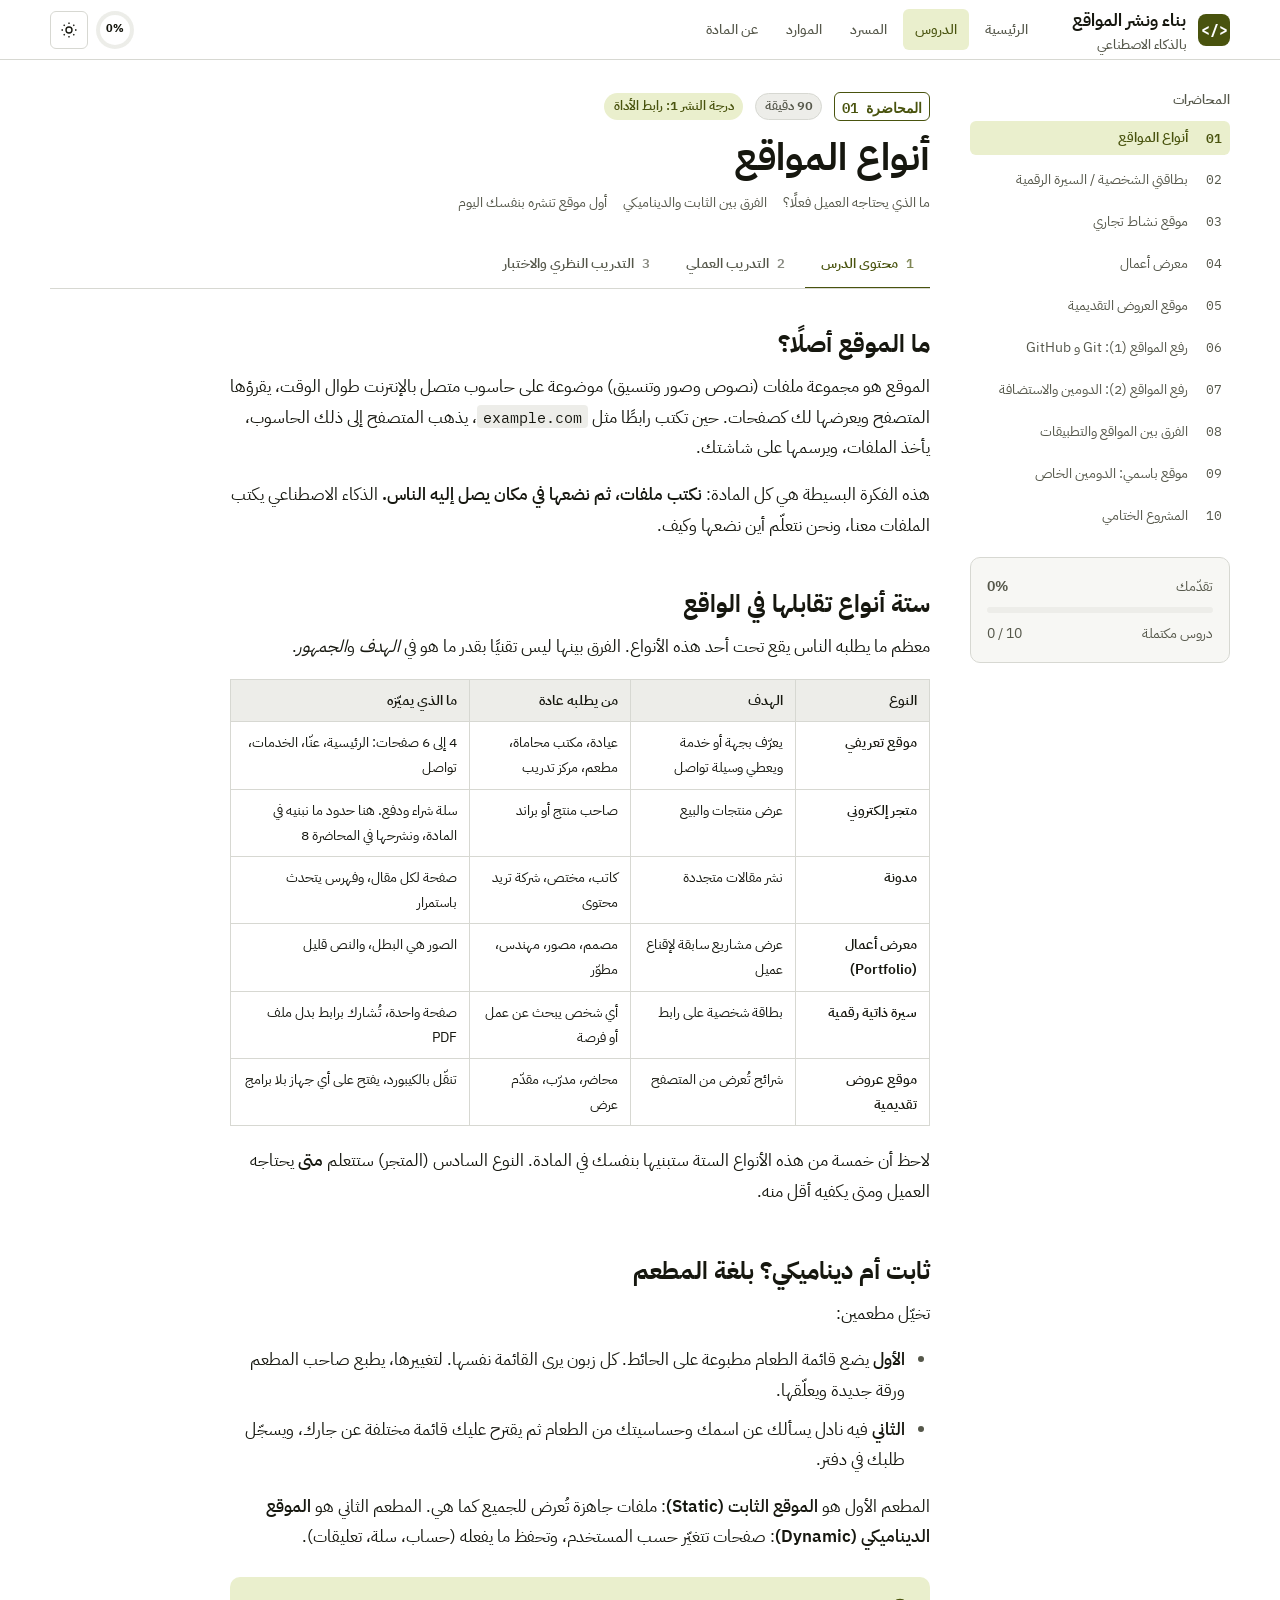
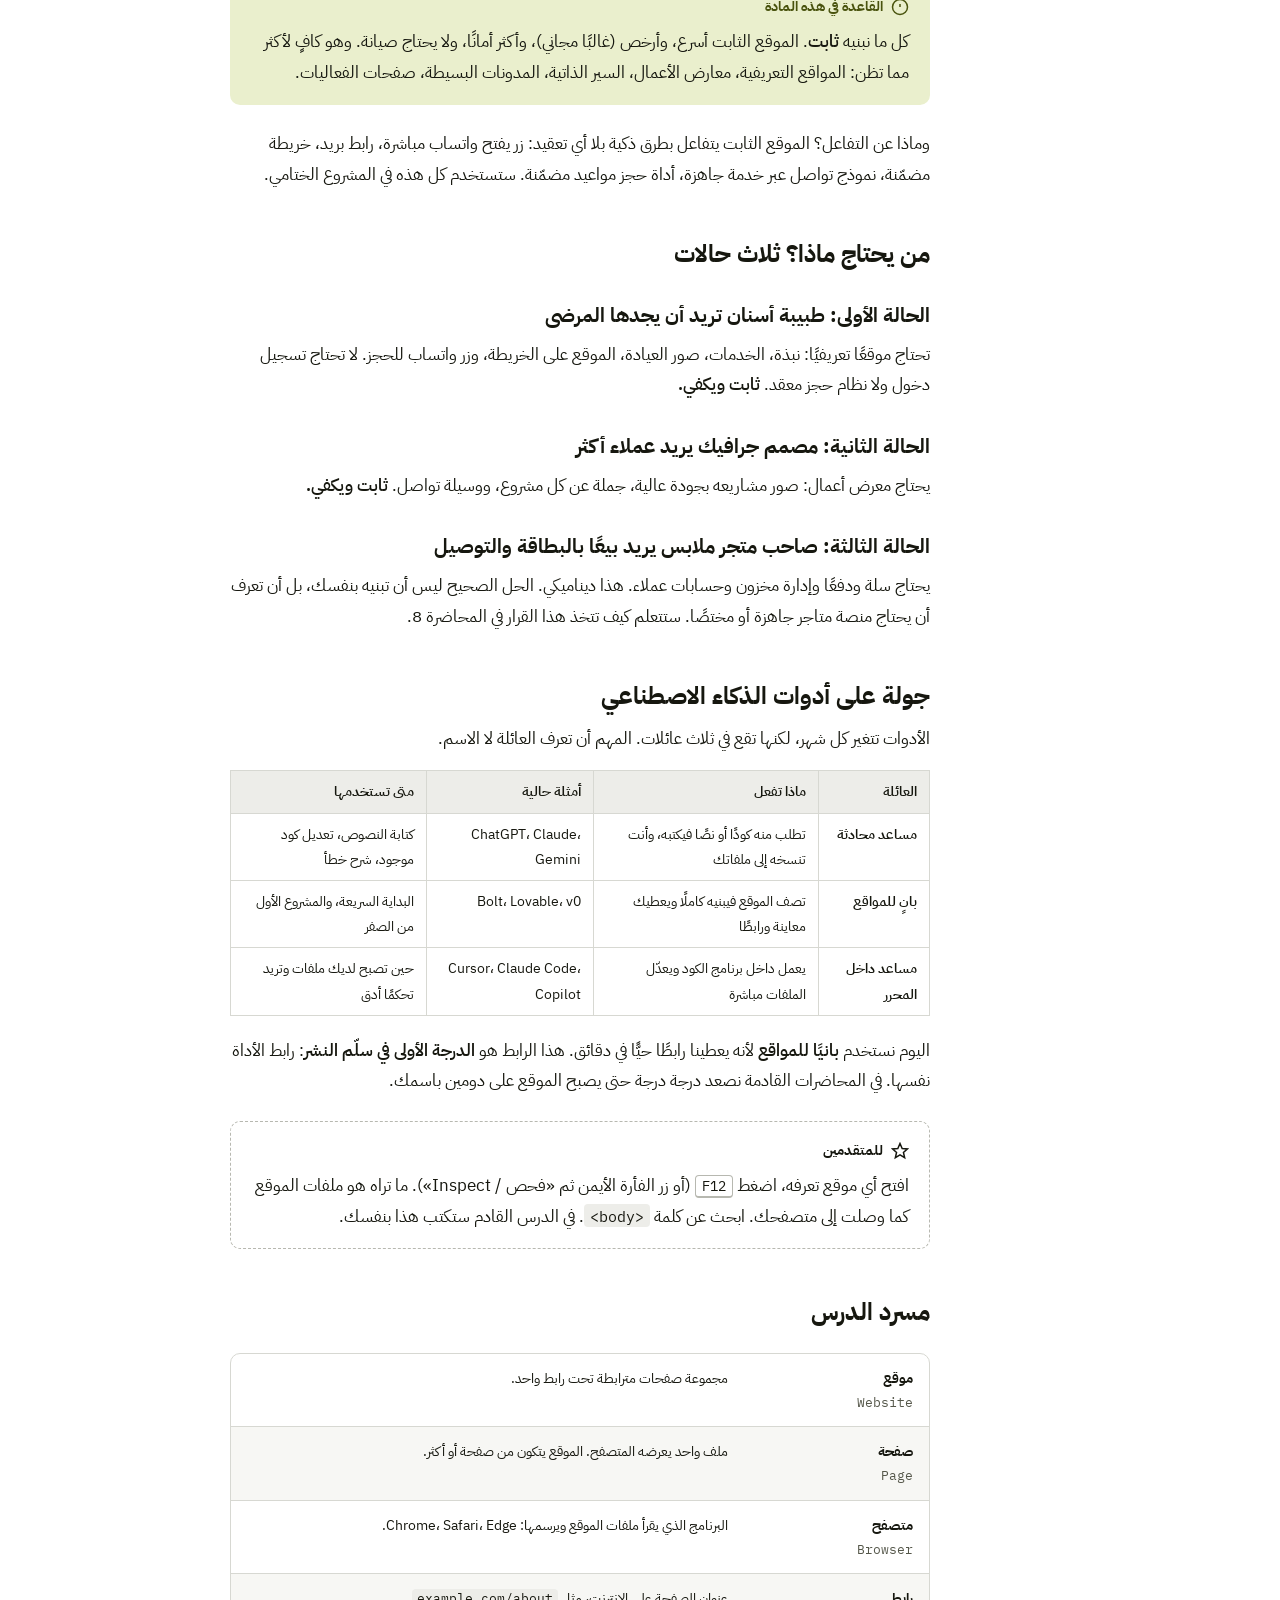
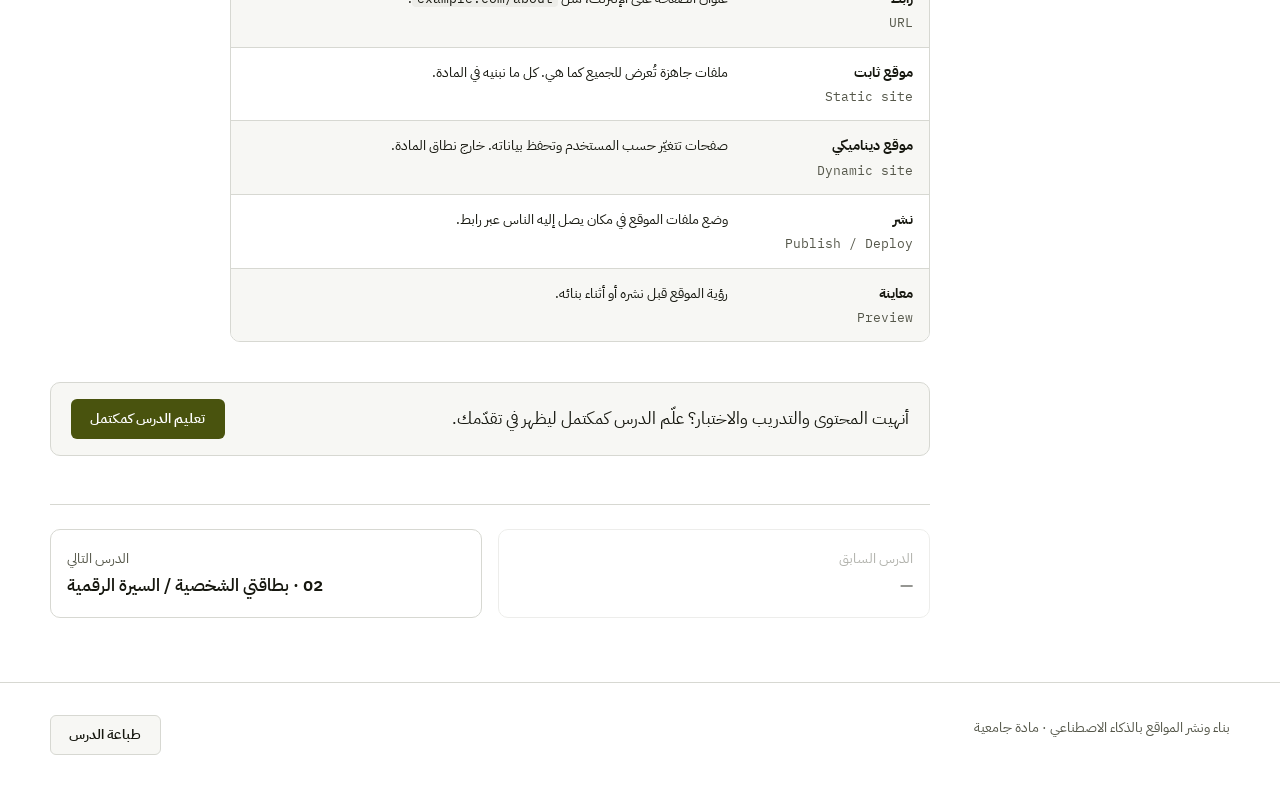
==== lessons/lesson-01.html @ 80406e8b "الموقع التفاعلي لمادة بناء ونشر المواقع بالذكاء الاصطناعي عشرة دروس كاملة بثلاثة تبويبات لكل درس، مح" ====
<!DOCTYPE html>
<html lang="ar" dir="rtl" data-root="../">
<head>
  <meta charset="UTF-8">
  <meta name="viewport" content="width=device-width, initial-scale=1">
  <title>الدرس 1 · أنواع المواقع | بناء ونشر المواقع بالذكاء الاصطناعي</title>
  <meta name="description" content="أنواع المواقع، الفرق بين الثابت والديناميكي بلغة بسيطة، وبناء أول موقع بالذكاء الاصطناعي ونشره برابط حي.">
  <script>(function(){try{var t=localStorage.getItem('bnm-theme');if(!t)t=matchMedia('(prefers-color-scheme: dark)').matches?'dark':'light';document.documentElement.setAttribute('data-theme',t)}catch(e){}})();</script>
  <link rel="preconnect" href="https://fonts.googleapis.com">
  <link rel="preconnect" href="https://fonts.gstatic.com" crossorigin>
  <link href="https://fonts.googleapis.com/css2?family=IBM+Plex+Sans+Arabic:wght@400;500;600;700&family=IBM+Plex+Mono:wght@400;600&display=swap" rel="stylesheet">
  <link rel="stylesheet" href="../assets/css/style.css">
  <link rel="icon" href="data:image/svg+xml,%3Csvg xmlns='http://www.w3.org/2000/svg' viewBox='0 0 32 32'%3E%3Crect width='32' height='32' rx='7' fill='%234a5a1e'/%3E%3Ctext x='16' y='21' text-anchor='middle' font-family='monospace' font-size='14' font-weight='700' fill='white'%3E%3C/%3E%3C/text%3E%3C/svg%3E">
</head>
<body data-lesson="1">
  <a class="skip-link" href="#main">تخطّ إلى المحتوى</a>

  <header class="topbar">
    <div class="container">
      <a class="brand" href="../index.html">
        <span class="brand-mark" aria-hidden="true">&lt;/&gt;</span>
        <span>بناء ونشر المواقع<span class="brand-sub">بالذكاء الاصطناعي</span></span>
      </a>
      <nav class="nav" id="nav" aria-label="الأقسام">
        <a href="../index.html">الرئيسية</a>
        <a href="../index.html#lessons" aria-current="page">الدروس</a>
        <a href="../pages/glossary.html">المسرد</a>
        <a href="../pages/resources.html">الموارد</a>
        <a href="../pages/about.html">عن المادة</a>
      </nav>
      <div class="topbar-tools">
        <div class="ring" role="img" aria-label="نسبة الإنجاز"><span>0%</span></div>
        <button class="icon-btn" type="button" data-theme-toggle aria-label="التبديل إلى الوضع الليلي">
          <svg class="icon-moon" viewBox="0 0 24 24" fill="none" stroke="currentColor" stroke-width="1.8" aria-hidden="true"><path d="M21 12.8A9 9 0 1 1 11.2 3a7 7 0 0 0 9.8 9.8z"/></svg>
          <svg class="icon-sun" viewBox="0 0 24 24" fill="none" stroke="currentColor" stroke-width="1.8" aria-hidden="true"><circle cx="12" cy="12" r="4"/><path d="M12 2v2M12 20v2M4.9 4.9l1.4 1.4M17.7 17.7l1.4 1.4M2 12h2M20 12h2M4.9 19.1l1.4-1.4M17.7 6.3l1.4-1.4"/></svg>
        </button>
        <button class="icon-btn nav-toggle" type="button" aria-expanded="false" aria-controls="nav" aria-label="القائمة">
          <svg viewBox="0 0 24 24" fill="none" stroke="currentColor" stroke-width="1.8" aria-hidden="true"><path d="M4 7h16M4 12h16M4 17h16"/></svg>
        </button>
      </div>
    </div>
  </header>

  <div class="container lesson-layout">
    <aside class="sidebar" aria-label="قائمة الدروس">
      <details>
        <summary>قائمة الدروس</summary>
        <h2>المحاضرات</h2>
        <ul class="side-list" data-side-list></ul>
      </details>
      <div class="side-progress">
        <div class="row"><span>تقدّمك</span><strong data-progress-percent>0%</strong></div>
        <div class="bar" aria-hidden="true"><i data-progress-bar></i></div>
        <div class="row"><span>دروس مكتملة</span><span data-progress-text>0 / 10</span></div>
      </div>
    </aside>

    <main id="main">
      <header class="lesson-head">
        <div class="kicker">
          <span class="num-big">المحاضرة 01</span>
          <span class="badge">90 دقيقة</span>
          <span class="badge badge-project">درجة النشر 1: رابط الأداة</span>
        </div>
        <h1>أنواع المواقع</h1>
        <p class="meta">
          <span>ما الذي يحتاجه العميل فعلًا؟</span>
          <span>الفرق بين الثابت والديناميكي</span>
          <span>أول موقع تنشره بنفسك اليوم</span>
        </p>
      </header>

      <div class="tabs" role="tablist" aria-label="أقسام الدرس">
        <button class="tab" role="tab" id="tab-content" aria-controls="panel-content" aria-selected="true" data-tab="content"><span class="n">1</span><span class="long">محتوى الدرس</span><span class="short">المحتوى</span></button>
        <button class="tab" role="tab" id="tab-practice" aria-controls="panel-practice" aria-selected="false" data-tab="practice" tabindex="-1"><span class="n">2</span><span class="long">التدريب العملي</span><span class="short">العملي</span></button>
        <button class="tab" role="tab" id="tab-quiz" aria-controls="panel-quiz" aria-selected="false" data-tab="quiz" tabindex="-1"><span class="n">3</span><span class="long">التدريب النظري والاختبار</span><span class="short">الاختبار</span></button>
      </div>

      <!-- ============ 1. المحتوى ============ -->
      <section id="panel-content" role="tabpanel" aria-labelledby="tab-content" class="lesson-body prose" data-print-title="محتوى الدرس">
        <h2>ما الموقع أصلًا؟</h2>
        <p>الموقع هو مجموعة ملفات (نصوص وصور وتنسيق) موضوعة على حاسوب متصل بالإنترنت طوال الوقت، يقرؤها المتصفح ويعرضها لك كصفحات. حين تكتب رابطًا مثل <code>example.com</code>، يذهب المتصفح إلى ذلك الحاسوب، يأخذ الملفات، ويرسمها على شاشتك.</p>
        <p>هذه الفكرة البسيطة هي كل المادة: <strong>نكتب ملفات، ثم نضعها في مكان يصل إليه الناس.</strong> الذكاء الاصطناعي يكتب الملفات معنا، ونحن نتعلّم أين نضعها وكيف.</p>

        <h2>ستة أنواع تقابلها في الواقع</h2>
        <p>معظم ما يطلبه الناس يقع تحت أحد هذه الأنواع. الفرق بينها ليس تقنيًا بقدر ما هو في <em>الهدف</em> و<em>الجمهور</em>.</p>
        <div class="table-wrap">
          <table>
            <thead><tr><th>النوع</th><th>الهدف</th><th>من يطلبه عادة</th><th>ما الذي يميّزه</th></tr></thead>
            <tbody>
              <tr><td><strong>موقع تعريفي</strong></td><td>يعرّف بجهة أو خدمة ويعطي وسيلة تواصل</td><td>عيادة، مكتب محاماة، مطعم، مركز تدريب</td><td>4 إلى 6 صفحات: الرئيسية، عنّا، الخدمات، تواصل</td></tr>
              <tr><td><strong>متجر إلكتروني</strong></td><td>عرض منتجات والبيع</td><td>صاحب منتج أو براند</td><td>سلة شراء ودفع. هنا حدود ما نبنيه في المادة، ونشرحها في المحاضرة 8</td></tr>
              <tr><td><strong>مدونة</strong></td><td>نشر مقالات متجددة</td><td>كاتب، مختص، شركة تريد محتوى</td><td>صفحة لكل مقال، وفهرس يتحدث باستمرار</td></tr>
              <tr><td><strong>معرض أعمال (Portfolio)</strong></td><td>عرض مشاريع سابقة لإقناع عميل</td><td>مصمم، مصور، مهندس، مطوّر</td><td>الصور هي البطل، والنص قليل</td></tr>
              <tr><td><strong>سيرة ذاتية رقمية</strong></td><td>بطاقة شخصية على رابط</td><td>أي شخص يبحث عن عمل أو فرصة</td><td>صفحة واحدة، تُشارك برابط بدل ملف PDF</td></tr>
              <tr><td><strong>موقع عروض تقديمية</strong></td><td>شرائح تُعرض من المتصفح</td><td>محاضر، مدرّب، مقدّم عرض</td><td>تنقّل بالكيبورد، يفتح على أي جهاز بلا برامج</td></tr>
            </tbody>
          </table>
        </div>
        <p>لاحظ أن خمسة من هذه الأنواع الستة ستبنيها بنفسك في المادة. النوع السادس (المتجر) ستتعلم <strong>متى</strong> يحتاجه العميل ومتى يكفيه أقل منه.</p>

        <h2>ثابت أم ديناميكي؟ بلغة المطعم</h2>
        <p>تخيّل مطعمين:</p>
        <ul>
          <li><strong>الأول</strong> يضع قائمة الطعام مطبوعة على الحائط. كل زبون يرى القائمة نفسها. لتغييرها، يطبع صاحب المطعم ورقة جديدة ويعلّقها.</li>
          <li><strong>الثاني</strong> فيه نادل يسألك عن اسمك وحساسيتك من الطعام ثم يقترح عليك قائمة مختلفة عن جارك، ويسجّل طلبك في دفتر.</li>
        </ul>
        <p>المطعم الأول هو <strong>الموقع الثابت (Static)</strong>: ملفات جاهزة تُعرض للجميع كما هي. المطعم الثاني هو <strong>الموقع الديناميكي (Dynamic)</strong>: صفحات تتغيّر حسب المستخدم، وتحفظ ما يفعله (حساب، سلة، تعليقات).</p>
        <div class="callout callout-note">
          <div class="callout-title">
            <svg viewBox="0 0 24 24" fill="none" stroke="currentColor" stroke-width="2" aria-hidden="true"><path d="M12 22a10 10 0 1 0 0-20 10 10 0 0 0 0 20zM12 8v4M12 16h.01"/></svg>
            القاعدة في هذه المادة
          </div>
          <p>كل ما نبنيه <strong>ثابت</strong>. الموقع الثابت أسرع، وأرخص (غالبًا مجاني)، وأكثر أمانًا، ولا يحتاج صيانة. وهو كافٍ لأكثر مما تظن: المواقع التعريفية، معارض الأعمال، السير الذاتية، المدونات البسيطة، صفحات الفعاليات.</p>
        </div>
        <p>وماذا عن التفاعل؟ الموقع الثابت يتفاعل بطرق ذكية بلا أي تعقيد: زر يفتح واتساب مباشرة، رابط بريد، خريطة مضمّنة، نموذج تواصل عبر خدمة جاهزة، أداة حجز مواعيد مضمّنة. ستستخدم كل هذه في المشروع الختامي.</p>

        <h2>من يحتاج ماذا؟ ثلاث حالات</h2>
        <h3>الحالة الأولى: طبيبة أسنان تريد أن يجدها المرضى</h3>
        <p>تحتاج موقعًا تعريفيًا: نبذة، الخدمات، صور العيادة، الموقع على الخريطة، وزر واتساب للحجز. لا تحتاج تسجيل دخول ولا نظام حجز معقد. <strong>ثابت ويكفي.</strong></p>
        <h3>الحالة الثانية: مصمم جرافيك يريد عملاء أكثر</h3>
        <p>يحتاج معرض أعمال: صور مشاريعه بجودة عالية، جملة عن كل مشروع، ووسيلة تواصل. <strong>ثابت ويكفي.</strong></p>
        <h3>الحالة الثالثة: صاحب متجر ملابس يريد بيعًا بالبطاقة والتوصيل</h3>
        <p>يحتاج سلة ودفعًا وإدارة مخزون وحسابات عملاء. هذا ديناميكي. الحل الصحيح ليس أن تبنيه بنفسك، بل أن تعرف أن يحتاج منصة متاجر جاهزة أو مختصًا. ستتعلم كيف تتخذ هذا القرار في المحاضرة 8.</p>

        <h2>جولة على أدوات الذكاء الاصطناعي</h2>
        <p>الأدوات تتغير كل شهر، لكنها تقع في ثلاث عائلات. المهم أن تعرف العائلة لا الاسم.</p>
        <div class="table-wrap">
          <table>
            <thead><tr><th>العائلة</th><th>ماذا تفعل</th><th>أمثلة حالية</th><th>متى تستخدمها</th></tr></thead>
            <tbody>
              <tr><td><strong>مساعد محادثة</strong></td><td>تطلب منه كودًا أو نصًا فيكتبه، وأنت تنسخه إلى ملفاتك</td><td>ChatGPT، Claude، Gemini</td><td>كتابة النصوص، تعديل كود موجود، شرح خطأ</td></tr>
              <tr><td><strong>بانٍ للمواقع</strong></td><td>تصف الموقع فيبنيه كاملًا ويعطيك معاينة ورابطًا</td><td>Bolt، Lovable، v0</td><td>البداية السريعة، والمشروع الأول من الصفر</td></tr>
              <tr><td><strong>مساعد داخل المحرر</strong></td><td>يعمل داخل برنامج الكود ويعدّل الملفات مباشرة</td><td>Cursor، Claude Code، Copilot</td><td>حين تصبح لديك ملفات وتريد تحكمًا أدق</td></tr>
            </tbody>
          </table>
        </div>
        <p>اليوم نستخدم <strong>بانيًا للمواقع</strong> لأنه يعطينا رابطًا حيًّا في دقائق. هذا الرابط هو <strong>الدرجة الأولى في سلّم النشر</strong>: رابط الأداة نفسها. في المحاضرات القادمة نصعد درجة درجة حتى يصبح الموقع على دومين باسمك.</p>

        <div class="callout callout-advanced">
          <div class="callout-title">
            <svg viewBox="0 0 24 24" fill="none" stroke="currentColor" stroke-width="2" aria-hidden="true"><path d="M12 2l2.9 6.6 7.1.6-5.4 4.7 1.6 7.1L12 17.3 5.8 21l1.6-7.1L2 9.2l7.1-.6z"/></svg>
            للمتقدمين
          </div>
          <p>افتح أي موقع تعرفه، اضغط <kbd>F12</kbd> (أو زر الفأرة الأيمن ثم «فحص / Inspect»). ما تراه هو ملفات الموقع كما وصلت إلى متصفحك. ابحث عن كلمة <code>&lt;body&gt;</code>. في الدرس القادم ستكتب هذا بنفسك.</p>
        </div>

        <h2>مسرد الدرس</h2>
        <dl class="terms">
          <div><dt>موقع <span>Website</span></dt><dd>مجموعة صفحات مترابطة تحت رابط واحد.</dd></div>
          <div><dt>صفحة <span>Page</span></dt><dd>ملف واحد يعرضه المتصفح. الموقع يتكون من صفحة أو أكثر.</dd></div>
          <div><dt>متصفح <span>Browser</span></dt><dd>البرنامج الذي يقرأ ملفات الموقع ويرسمها: Chrome، Safari، Edge.</dd></div>
          <div><dt>رابط <span>URL</span></dt><dd>عنوان الصفحة على الإنترنت، مثل <code>example.com/about</code>.</dd></div>
          <div><dt>موقع ثابت <span>Static site</span></dt><dd>ملفات جاهزة تُعرض للجميع كما هي. كل ما نبنيه في المادة.</dd></div>
          <div><dt>موقع ديناميكي <span>Dynamic site</span></dt><dd>صفحات تتغيّر حسب المستخدم وتحفظ بياناته. خارج نطاق المادة.</dd></div>
          <div><dt>نشر <span>Publish / Deploy</span></dt><dd>وضع ملفات الموقع في مكان يصل إليه الناس عبر رابط.</dd></div>
          <div><dt>معاينة <span>Preview</span></dt><dd>رؤية الموقع قبل نشره أو أثناء بنائه.</dd></div>
        </dl>
      </section>

      <!-- ============ 2. التدريب العملي ============ -->
      <section id="panel-practice" role="tabpanel" aria-labelledby="tab-practice" class="lesson-body prose" hidden data-print-title="التدريب العملي">
        <p>مخرج اليوم: <strong>جدول تحليل لخمسة مواقع</strong>، و<strong>رابط حي لأول موقع تبنيه</strong>. ستنتهي منهما داخل المحاضرة.</p>

        <h2>الجزء الأول: حلّل خمسة مواقع (20 دقيقة)</h2>
        <p>افتح المواقع التالية (أو خمسة مواقع تختارها أنت) وصنّف كلًّا منها. اكتب إجاباتك في ملف نصي أو على ورقة.</p>
        <ol class="steps">
          <li><strong>افتح موقع مطعم محلي تعرفه.</strong><p>ما نوعه؟ هل يتغير محتواه لك عن غيرك؟ هل فيه زر تواصل مباشر؟</p></li>
          <li><strong>افتح موقع صحيفة أو قناة إخبارية.</strong><p>هل يتجدد كل ساعة؟ من يكتب المحتوى؟ هل هذا نوع تستطيع بناءه ثابتًا؟ (لماذا لا؟)</p></li>
          <li><strong>افتح معرض أعمال لمصمم أو مصور.</strong><p>ما نسبة الصور إلى النصوص؟ كم صفحة؟</p></li>
          <li><strong>افتح متجرًا إلكترونيًا.</strong><p>أضف منتجًا للسلة ثم أغلق المتصفح وافتحه. هل بقي في السلة؟ ماذا يعني ذلك؟</p></li>
          <li><strong>افتح موقع جامعتك.</strong><p>هل هو نوع واحد أم عدة أنواع في موقع واحد؟ أي أجزائه ثابتة وأيها ديناميكية (تسجيل الدخول، النتائج)؟</p></li>
        </ol>
        <p>املأ الجدول لكل موقع:</p>
        <div class="table-wrap">
          <table>
            <thead><tr><th>الموقع</th><th>النوع</th><th>ثابت أم ديناميكي؟</th><th>الدليل</th><th>هل أستطيع بناءه في هذه المادة؟</th></tr></thead>
            <tbody>
              <tr><td>…</td><td>…</td><td>…</td><td>…</td><td>…</td></tr>
            </tbody>
          </table>
        </div>

        <h2>الجزء الثاني: ابنِ أول موقع وانشره (45 دقيقة)</h2>
        <ol class="steps">
          <li><strong>افتح أداة بناء مواقع بالذكاء الاصطناعي.</strong><p>اختر واحدة من: <a href="https://bolt.new" target="_blank" rel="noopener">Bolt</a>، <a href="https://lovable.dev" target="_blank" rel="noopener">Lovable</a>، أو <a href="https://v0.dev" target="_blank" rel="noopener">v0</a>. أنشئ حسابًا بحسابك الجامعي إن لزم.</p></li>
          <li><strong>اكتب الأمر التالي كما هو، ثم عدّل ما بين الأقواس.</strong>
<pre class="rtl"><code>ابنِ موقعًا تعريفيًا ثابتًا من صفحة واحدة لـ [نوع النشاط: عيادة أسنان]
اسمه [اسم النشاط] في [المدينة].
اللغة عربية والاتجاه من اليمين لليسار (RTL).
الأقسام: ترحيب، نبذة قصيرة، 3 خدمات، معلومات التواصل.
أضف زر واتساب يفتح الرقم [05xxxxxxxx].
الألوان هادئة والخط عربي واضح. لا تسجيل دخول ولا قاعدة بيانات.</code></pre>
          </li>
          <li><strong>انتظر المعاينة ثم افحصها.</strong><p>هل النص عربي سليم؟ هل الاتجاه من اليمين؟ هل زر واتساب يعمل على الجوال؟ اكتب للأداة ما تريد تعديله بجملة واحدة واضحة، مثل: «اجعل زر واتساب أخضر وضعه أسفل الشاشة».</p></li>
          <li><strong>انشر.</strong><p>ابحث عن زر <strong>Publish</strong> أو <strong>Deploy</strong> أو <strong>Share</strong> في الأداة. ستحصل على رابط ينتهي غالبًا بنطاق الأداة نفسها. هذا هو رابطك الحي الأول.</p></li>
          <li><strong>جرّب الرابط على جوالك.</strong><p>افتحه من جهاز آخر أو من جوالك. إن فتح، أرسل الرابط للمدرّب. هذه هي الدرجة الأولى من سلّم النشر.</p></li>
        </ol>

        <div class="callout callout-stuck">
          <div class="callout-title">
            <svg viewBox="0 0 24 24" fill="none" stroke="currentColor" stroke-width="2" aria-hidden="true"><path d="M12 3l9 16H3l9-16zM12 10v4M12 17h.01"/></svg>
            إذا تعثّرت
          </div>
          <ul>
            <li><strong>الأداة لا تفتح أو تطلب دفعًا:</strong> جرّب أداة أخرى من القائمة. الثلاث تعطي تجربة مجانية.</li>
            <li><strong>الموقع خرج بالإنجليزية:</strong> اكتب للأداة: «ترجم كل النصوص إلى العربية واجعل الاتجاه RTL».</li>
            <li><strong>لا أجد زر النشر:</strong> يكفي اليوم أن تصوّر شاشة المعاينة وترسلها. سننشر بطريقة أخرى في الدرس القادم.</li>
            <li><strong>الأمر لا يعجبني ولا أعرف ماذا أكتب:</strong> استخدم الأمر أعلاه حرفيًا مع تغيير اسم النشاط فقط. الهدف اليوم رابط حي، لا موقع مثالي.</li>
          </ul>
        </div>

        <div class="callout callout-advanced">
          <div class="callout-title">
            <svg viewBox="0 0 24 24" fill="none" stroke="currentColor" stroke-width="2" aria-hidden="true"><path d="M12 2l2.9 6.6 7.1.6-5.4 4.7 1.6 7.1L12 17.3 5.8 21l1.6-7.1L2 9.2l7.1-.6z"/></svg>
            للمتقدمين
          </div>
          <ul>
            <li>أضف صفحة ثانية «الخدمات» وقائمة تنقّل تربط الصفحتين.</li>
            <li>اطلب من الأداة تغيير الألوان إلى هوية معيّنة (أعطها كود لون مثل <code>#2f4a12</code>).</li>
            <li>اطلب «تصدير الكود» أو «Download» واحتفظ بالملفات. ستحتاجها في الدرس القادم.</li>
          </ul>
        </div>
      </section>

      <!-- ============ 3. النظري والاختبار ============ -->
      <section id="panel-quiz" role="tabpanel" aria-labelledby="tab-quiz" class="lesson-body prose" hidden data-print-title="التدريب النظري والاختبار">
        <h2>تلخيص المفاهيم</h2>
        <ul>
          <li>الموقع ملفات يقرؤها المتصفح ويعرضها. النشر هو وضع هذه الملفات في مكان يصل إليه الناس.</li>
          <li>ستة أنواع شائعة: تعريفي، متجر، مدونة، معرض أعمال، سيرة ذاتية، عروض تقديمية. الفرق في الهدف والجمهور.</li>
          <li><strong>ثابت</strong>: ملفات جاهزة تُعرض للجميع. <strong>ديناميكي</strong>: صفحات تتغير حسب المستخدم وتحفظ بياناته.</li>
          <li>الثابت يكفي لأكثر مما تظن، ويتفاعل عبر واتساب والبريد والخرائط والنماذج الجاهزة.</li>
          <li>أدوات الذكاء الاصطناعي ثلاث عائلات: محادثة، بانٍ للمواقع، مساعد داخل المحرر.</li>
          <li>رابط الأداة هو الدرجة الأولى في سلّم النشر.</li>
        </ul>

        <h2>الاختبار</h2>
        <p>عشرة أسئلة، كلها سيناريوهات. اختر إجابة لترى التصحيح والشرح فورًا. نتيجتك تُحفظ على جهازك.</p>
        <div id="quiz" class="quiz no-print"></div>
        <div class="print-quiz"></div>
      </section>

      <div class="complete-bar" data-complete>
        <p></p>
        <button class="btn" type="button">تعليم الدرس كمكتمل</button>
      </div>

      <nav class="lesson-nav" aria-label="التنقل بين الدروس" data-lesson-nav></nav>
    </main>
  </div>

  <footer class="footer">
    <div class="container">
      <span>بناء ونشر المواقع بالذكاء الاصطناعي · مادة جامعية</span>
      <span><button class="btn btn-subtle no-print" type="button" onclick="window.print()">طباعة الدرس</button></span>
    </div>
  </footer>

  <script>
  window.QUIZ_DATA = [
    {
      scenario: "حالة عميل",
      q: "طبيبة أسنان تريد موقعًا يعرض خدماتها وعنوان العيادة وزر حجز عبر واتساب. أي نوع تقترح؟",
      options: ["متجر إلكتروني", "موقع تعريفي ثابت", "مدونة", "تطبيق جوال"],
      answer: 1,
      explain: "الهدف التعريف وإعطاء وسيلة تواصل. لا سلة ولا حسابات، فالموقع التعريفي الثابت يكفي تمامًا."
    },
    {
      scenario: "تصنيف",
      q: "أضفت منتجًا إلى سلة موقع، أغلقت المتصفح، ثم عدت فوجدت المنتج ما زال في السلة. ماذا يدل ذلك؟",
      options: ["الموقع ثابت لأنه سريع", "الموقع ديناميكي لأنه يحفظ ما فعلته", "الموقع فيه خطأ", "لا يمكن معرفة نوعه"],
      answer: 1,
      explain: "حفظ ما يفعله المستخدم بين الزيارات سمة الموقع الديناميكي. الموقع الثابت يعرض الملفات نفسها للجميع ولا يتذكر أحدًا."
    },
    {
      scenario: "لغة المطعم",
      q: "في تشبيه المطعم، القائمة المطبوعة على الحائط تمثل:",
      options: ["الموقع الديناميكي", "المتصفح", "الموقع الثابت", "الرابط"],
      answer: 2,
      explain: "القائمة المطبوعة يراها الجميع كما هي، وتتغير فقط حين يطبع صاحب المطعم نسخة جديدة. هذا هو الموقع الثابت."
    },
    {
      scenario: "حالة عميل",
      q: "مصور يريد عرض أفضل 30 صورة من أعماله ليحصل على عملاء. أي نوع أنسب؟",
      options: ["معرض أعمال (Portfolio)", "مدونة", "موقع عروض تقديمية", "متجر"],
      answer: 0,
      explain: "معرض الأعمال مصمم لعرض المشاريع بصريًا وإقناع العميل. الصور هي البطل والنص قليل."
    },
    {
      scenario: "حدود المادة",
      q: "صاحب متجر ملابس يريد بيعًا بالبطاقة، وتوصيلًا، وحسابات للعملاء. ما الموقف الصحيح؟",
      options: ["أبنيه موقعًا ثابتًا وأضيف زر واتساب", "أعده به وأتعلم لاحقًا كيف", "أوضح له أنه يحتاج منصة متاجر جاهزة أو مختصًا", "أرفض أي عمل معه"],
      answer: 2,
      explain: "الدفع والحسابات والمخزون تجعل الموقع ديناميكيًا، وهذا خارج ما نبنيه. معرفة الحدود ومصارحة العميل جزء من مهنيتك."
    },
    {
      scenario: "تفاعل بلا تعقيد",
      q: "أي من التالي يمكن إضافته إلى موقع ثابت دون أن يصبح ديناميكيًا؟",
      options: ["تسجيل دخول للعملاء", "زر يفتح محادثة واتساب", "سلة شراء تحفظ المنتجات", "لوحة تحكم للمدير"],
      answer: 1,
      explain: "زر واتساب مجرد رابط يفتح تطبيقًا آخر. الخيارات الأخرى تحتاج حفظ بيانات المستخدم، وهذا ما يجعل الموقع ديناميكيًا."
    },
    {
      scenario: "أدوات الذكاء الاصطناعي",
      q: "تريد الحصول على موقع كامل برابط حي في دقائق دون أن تلمس الملفات. أي عائلة أدوات تختار؟",
      options: ["مساعد محادثة مثل ChatGPT", "بانٍ للمواقع مثل Bolt أو Lovable", "مساعد داخل المحرر مثل Cursor", "برنامج تصميم صور"],
      answer: 1,
      explain: "بانو المواقع يبنون الموقع كاملًا من وصف ويعطونك معاينة ورابطًا مباشرًا. مساعد المحادثة يعطيك كودًا لتنسخه، ومساعد المحرر يحتاج ملفات موجودة."
    },
    {
      scenario: "سلّم النشر",
      q: "حصلت على رابط للموقع ينتهي بنطاق الأداة التي بنيته بها. أين أنت على سلّم النشر؟",
      options: ["الدرجة الأولى: رابط الأداة", "الدرجة الثالثة: GitHub Pages", "الدرجة الخامسة: Cloudflare", "لم تنشر بعد"],
      answer: 0,
      explain: "رابط الأداة نفسها هو أول درجة. سنصعد إلى Netlify Drop ثم GitHub Pages ثم استضافة ودومين ثم Cloudflare في المحاضرات القادمة."
    },
    {
      scenario: "تصنيف",
      q: "موقع الجامعة فيه صفحة «عن الجامعة» وصفحة «نتائج الطالب» بعد تسجيل الدخول. كيف تصفه؟",
      options: ["ثابت بالكامل", "ديناميكي بالكامل", "يجمع أجزاء ثابتة وأخرى ديناميكية", "مدونة"],
      answer: 2,
      explain: "صفحة التعريف نفسها للجميع (ثابتة)، أما النتائج فتختلف لكل طالب وتحتاج تسجيل دخول (ديناميكية). كثير من المواقع الكبيرة خليط."
    },
    {
      scenario: "قرار",
      q: "محاضر يريد عرض شرائحه من أي جهاز في القاعة دون تثبيت برامج، ويشاركها برابط. ما الأنسب؟",
      options: ["ملف PowerPoint على فلاشة", "موقع عروض تقديمية ثابت", "متجر إلكتروني", "تطبيق جوال"],
      answer: 1,
      explain: "موقع الشرائح يفتح من المتصفح على أي جهاز ويُشارك برابط، وهو ثابت تمامًا. ستبنيه بنفسك في المحاضرة 5."
    }
  ];
  </script>
  <script src="../assets/js/app.js"></script>
  <script src="../assets/js/quiz.js"></script>
</body>
</html>
---- assets/css/style.css ----
/* =====================================================================
   بناء ونشر المواقع بالذكاء الاصطناعي — نظام التصميم
   ملف واحد، متغيّرات CSS، بلا أدوات بناء. اقرأه كمثال حي.
   ===================================================================== */

/* ---------- 1. الرموز (Tokens) ---------- */
:root {
  color-scheme: light;

  --bg: oklch(1 0 0);
  --surface: oklch(0.975 0.004 113);
  --surface-2: oklch(0.945 0.006 113);
  --border: oklch(0.88 0.008 113);
  --border-strong: oklch(0.78 0.012 113);
  --ink: oklch(0.2 0.015 113);
  --muted: oklch(0.45 0.02 113);

  --primary: oklch(0.42 0.09 118);
  --primary-hover: oklch(0.36 0.09 118);
  --primary-soft: oklch(0.94 0.045 115);
  --on-primary: oklch(1 0 0);

  --accent: oklch(0.52 0.13 42);
  --accent-soft: oklch(0.95 0.035 45);

  --success: oklch(0.48 0.13 150);
  --success-soft: oklch(0.94 0.05 150);
  --error: oklch(0.5 0.17 25);
  --error-soft: oklch(0.95 0.04 25);
  --warning: oklch(0.55 0.13 80);
  --warning-soft: oklch(0.96 0.06 85);

  --font: "IBM Plex Sans Arabic", -apple-system, "SF Pro Arabic", "SF Pro Text", system-ui, "Segoe UI", sans-serif;
  --mono: "IBM Plex Mono", ui-monospace, "SF Mono", Menlo, Consolas, monospace;

  --t-xs: 0.8125rem;
  --t-sm: 0.875rem;
  --t-base: 1.0625rem;
  --t-md: 1.25rem;
  --t-lg: 1.5rem;
  --t-xl: 1.875rem;
  --t-2xl: 2.25rem;
  --t-3xl: 3rem;

  --s-1: 0.25rem;
  --s-2: 0.5rem;
  --s-3: 0.75rem;
  --s-4: 1rem;
  --s-5: 1.25rem;
  --s-6: 1.5rem;
  --s-8: 2rem;
  --s-10: 2.5rem;
  --s-12: 3rem;
  --s-16: 4rem;

  --r-sm: 6px;
  --r-md: 10px;
  --r-pill: 999px;

  --ease: cubic-bezier(0.22, 1, 0.36, 1);
  --dur: 200ms;

  --z-dropdown: 10;
  --z-sticky: 20;
  --z-backdrop: 30;
  --z-modal: 40;
  --z-toast: 50;
  --z-tooltip: 60;

  --topbar-h: 60px;
  --measure: 70ch;
  --shadow: 0 1px 2px oklch(0.2 0.015 113 / 0.06), 0 8px 24px -12px oklch(0.2 0.015 113 / 0.18);
}

:root[data-theme="dark"] {
  color-scheme: dark;
  --bg: oklch(0.15 0.008 113);
  --surface: oklch(0.19 0.01 113);
  --surface-2: oklch(0.235 0.012 113);
  --border: oklch(0.3 0.012 113);
  --border-strong: oklch(0.4 0.014 113);
  --ink: oklch(0.94 0.005 113);
  --muted: oklch(0.74 0.015 113);

  --primary: oklch(0.82 0.16 113);
  --primary-hover: oklch(0.88 0.16 113);
  --primary-soft: oklch(0.26 0.05 115);
  --on-primary: oklch(0.18 0.03 113);

  --accent: oklch(0.78 0.12 50);
  --accent-soft: oklch(0.27 0.04 45);

  --success: oklch(0.78 0.14 150);
  --success-soft: oklch(0.25 0.05 150);
  --error: oklch(0.76 0.15 25);
  --error-soft: oklch(0.27 0.05 25);
  --warning: oklch(0.82 0.13 85);
  --warning-soft: oklch(0.27 0.05 85);
  --shadow: 0 1px 2px oklch(0 0 0 / 0.4), 0 8px 24px -12px oklch(0 0 0 / 0.6);
}

/* ---------- 2. الأساس ---------- */
*, *::before, *::after { box-sizing: border-box; }

html {
  font-family: var(--font);
  font-size: 100%;
  -webkit-text-size-adjust: 100%;
  scroll-behavior: smooth;
  scroll-padding-top: calc(var(--topbar-h) + 1rem);
}

body {
  margin: 0;
  background: var(--bg);
  color: var(--ink);
  font-size: var(--t-base);
  line-height: 1.8;
  font-feature-settings: "kern", "liga";
  -webkit-font-smoothing: antialiased;
}

h1, h2, h3, h4 {
  line-height: 1.3;
  margin: 0 0 var(--s-3);
  font-weight: 700;
  text-wrap: balance;
}
h1 { font-size: var(--t-2xl); }
h2 { font-size: var(--t-xl); }
h3 { font-size: var(--t-lg); }
h4 { font-size: var(--t-md); }

p { margin: 0 0 var(--s-4); text-wrap: pretty; }
ul, ol { margin: 0 0 var(--s-4); padding-inline-start: 1.5em; }
li { margin-bottom: var(--s-2); }
li::marker { color: var(--muted); }

a { color: var(--primary); text-decoration: underline; text-underline-offset: 0.2em; text-decoration-thickness: 1px; }
a:hover { color: var(--primary-hover); }

strong { font-weight: 600; }
small { font-size: var(--t-sm); }
hr { border: 0; border-top: 1px solid var(--border); margin: var(--s-8) 0; }

img, svg { max-width: 100%; height: auto; display: block; }

:focus-visible { outline: 2px solid var(--primary); outline-offset: 2px; border-radius: var(--r-sm); }
:focus:not(:focus-visible) { outline: none; }

::selection { background: var(--primary-soft); color: var(--ink); }

/* الأعداد بصيغة «1 / 10» تُعزل باتجاه LTR حتى لا يقلبها المتصفح في السياق العربي */
.num-ltr, [data-progress-text], [data-ladder-count], .quiz-head .count, .q-result .score, .hero-meta strong { direction: ltr; unicode-bidi: isolate; }

.visually-hidden {
  position: absolute; width: 1px; height: 1px; margin: -1px; padding: 0;
  overflow: hidden; clip: rect(0 0 0 0); white-space: nowrap; border: 0;
}

.skip-link {
  position: fixed; inset-inline-start: var(--s-4); top: -100px;
  background: var(--primary); color: var(--on-primary);
  padding: var(--s-2) var(--s-4); border-radius: var(--r-sm); z-index: var(--z-tooltip);
  text-decoration: none; font-weight: 600;
}
.skip-link:focus { top: var(--s-4); }

/* ---------- 3. الكود ---------- */
code, kbd, pre { font-family: var(--mono); font-size: 0.9em; direction: ltr; unicode-bidi: isolate; }
code {
  background: var(--surface-2); padding: 0.1em 0.4em; border-radius: 4px;
  color: var(--ink);
}
pre {
  max-width: 100%;
  background: var(--surface-2); border: 1px solid var(--border); border-radius: var(--r-md);
  padding: var(--s-4) var(--s-5); overflow-x: auto; line-height: 1.6;
  margin: 0 0 var(--s-5); text-align: left;
}
pre code { background: none; padding: 0; font-size: 0.875rem; }
pre.rtl, pre.rtl code { direction: rtl; unicode-bidi: isolate; text-align: right; font-family: var(--font); font-size: var(--t-sm); line-height: 1.9; }
pre.rtl code { font-family: var(--font); }
kbd {
  background: var(--bg); border: 1px solid var(--border-strong); border-bottom-width: 2px;
  padding: 0.05em 0.45em; border-radius: 4px; font-size: 0.8em;
}

/* ---------- 4. التخطيط ---------- */
.container { width: min(100% - 2 * var(--s-5), 1180px); margin-inline: auto; }
.prose { max-width: var(--measure); min-width: 0; }
.prose > :last-child { margin-bottom: 0; }

.topbar {
  position: sticky; top: 0; z-index: var(--z-sticky);
  height: var(--topbar-h);
  background: color-mix(in oklch, var(--bg) 88%, transparent);
  backdrop-filter: blur(12px);
  -webkit-backdrop-filter: blur(12px);
  border-bottom: 1px solid var(--border);
}
.topbar .container { display: flex; align-items: center; gap: var(--s-4); height: 100%; }

.brand {
  display: flex; align-items: center; gap: var(--s-3);
  text-decoration: none; color: var(--ink); font-weight: 700; font-size: var(--t-base);
  white-space: nowrap;
}
.brand-mark {
  width: 32px; height: 32px; border-radius: 8px; background: var(--primary);
  color: var(--on-primary); display: grid; place-items: center;
  font-family: var(--mono); font-weight: 700; font-size: 0.95rem; flex: none;
}
.brand-sub { display: block; font-size: var(--t-xs); color: var(--muted); font-weight: 500; line-height: 1.2; }

.nav { display: flex; align-items: center; gap: var(--s-1); margin-inline-start: var(--s-4); }
.nav a {
  color: var(--muted); text-decoration: none; padding: var(--s-2) var(--s-3);
  border-radius: var(--r-sm); font-size: var(--t-sm); font-weight: 500;
  transition: color var(--dur) var(--ease), background var(--dur) var(--ease);
}
.nav a:hover { color: var(--ink); background: var(--surface); }
.nav a[aria-current="page"] { color: var(--primary); background: var(--primary-soft); }

.topbar-tools { margin-inline-start: auto; display: flex; align-items: center; gap: var(--s-2); }

.icon-btn {
  appearance: none; border: 1px solid var(--border); background: var(--bg); color: var(--ink);
  width: 38px; height: 38px; border-radius: var(--r-sm); display: grid; place-items: center;
  cursor: pointer; transition: background var(--dur) var(--ease), border-color var(--dur) var(--ease);
}
.icon-btn:hover { background: var(--surface); border-color: var(--border-strong); }
.icon-btn svg { width: 18px; height: 18px; }
[data-theme="dark"] .icon-sun { display: none; }
:root:not([data-theme="dark"]) .icon-moon { display: none; }

.nav-toggle { display: none; }

/* حلقة التقدّم في الشريط العلوي */
.ring {
  --p: 0;
  width: 38px; height: 38px; border-radius: 50%;
  display: grid; place-items: center; position: relative; flex: none;
  background: conic-gradient(var(--primary) calc(var(--p) * 1%), var(--surface-2) 0);
  transition: --p 600ms var(--ease);
}
.ring::before { content: ""; position: absolute; inset: 4px; border-radius: 50%; background: var(--bg); }
.ring span { position: relative; font-size: 0.7rem; font-weight: 700; font-variant-numeric: tabular-nums; color: var(--ink); }

/* ---------- 5. الأزرار ---------- */
.btn {
  appearance: none; display: inline-flex; align-items: center; justify-content: center; gap: var(--s-2);
  background: var(--primary); color: var(--on-primary); border: 1px solid transparent;
  padding: 0.6rem 1.15rem; border-radius: var(--r-sm); font: inherit; font-size: var(--t-sm); font-weight: 600;
  text-decoration: none; cursor: pointer; line-height: 1.3;
  transition: background var(--dur) var(--ease), transform var(--dur) var(--ease), border-color var(--dur) var(--ease), color var(--dur) var(--ease);
}
.btn:hover { background: var(--primary-hover); color: var(--on-primary); }
.btn:active { transform: translateY(1px); }
.btn:disabled, .btn[aria-disabled="true"] { opacity: 0.5; cursor: not-allowed; transform: none; }
.btn svg { width: 16px; height: 16px; }

.btn-ghost { background: transparent; color: var(--primary); border-color: var(--border-strong); }
.btn-ghost:hover { background: var(--primary-soft); color: var(--primary); }

.btn-subtle { background: var(--surface); color: var(--ink); border-color: var(--border); }
.btn-subtle:hover { background: var(--surface-2); color: var(--ink); }

.btn-lg { padding: 0.8rem 1.5rem; font-size: var(--t-base); }

/* ---------- 6. الشارات ---------- */
.badge {
  display: inline-flex; align-items: center; gap: 0.3em;
  padding: 0.15em 0.65em; border-radius: var(--r-pill);
  font-size: var(--t-xs); font-weight: 600; line-height: 1.6;
  background: var(--surface-2); color: var(--muted); border: 1px solid var(--border);
  white-space: nowrap;
}
.badge-project { background: var(--primary-soft); color: var(--primary); border-color: transparent; }
.badge-accent { background: var(--accent-soft); color: var(--accent); border-color: transparent; }
.badge-done { background: var(--success-soft); color: var(--success); border-color: transparent; }
.badge-soon { background: var(--surface); color: var(--muted); }

/* ---------- 7. الرئيسية ---------- */
.hero {
  padding: var(--s-16) 0 var(--s-12);
  background-image: radial-gradient(var(--border) 1px, transparent 1px);
  background-size: 22px 22px;
  background-position: center top;
  position: relative;
}
.hero::after {
  content: ""; position: absolute; inset: 0;
  background: linear-gradient(to bottom, transparent 30%, var(--bg));
  pointer-events: none;
}
.hero .container { position: relative; z-index: 1; display: grid; gap: var(--s-8); grid-template-columns: minmax(0, 1.2fr) minmax(0, 1fr); align-items: center; }
.hero h1 { font-size: clamp(2rem, 1.4rem + 2.2vw, 3.1rem); letter-spacing: -0.01em; margin-bottom: var(--s-4); }
.hero .lede { font-size: var(--t-md); color: var(--muted); max-width: 32ch; margin-bottom: var(--s-6); }
.hero-actions { display: flex; flex-wrap: wrap; gap: var(--s-3); align-items: center; }
.hero-meta { display: flex; flex-wrap: wrap; gap: var(--s-2) var(--s-6); margin-top: var(--s-6); color: var(--muted); font-size: var(--t-sm); }
.hero-meta strong { color: var(--ink); font-variant-numeric: tabular-nums; }

/* سلّم النشر */
.ladder { background: var(--surface); border: 1px solid var(--border); border-radius: var(--r-md); padding: var(--s-5); }
.ladder-title { font-size: var(--t-sm); font-weight: 600; color: var(--muted); margin: 0 0 var(--s-3); display: flex; justify-content: space-between; }
.ladder svg { width: 100%; height: auto; }
.ladder .step { fill: var(--surface-2); stroke: var(--border-strong); stroke-width: 1; transition: fill 500ms var(--ease); }
.ladder .step.is-done { fill: var(--primary); stroke: var(--primary); }
.ladder .step.is-current { fill: var(--primary-soft); stroke: var(--primary); }
.ladder text { fill: var(--ink); font-family: var(--font); font-size: 11px; font-weight: 600; }
.ladder .step-label { fill: var(--muted); font-weight: 500; font-size: 10px; }
.ladder .is-done + text { fill: var(--on-primary); }
.ladder-legend { display: flex; gap: var(--s-4); margin-top: var(--s-3); font-size: var(--t-xs); color: var(--muted); }
.ladder-legend i { display: inline-block; width: 10px; height: 10px; border-radius: 2px; vertical-align: -1px; margin-inline-end: 4px; }

.section { padding: var(--s-12) 0; }
.section-head { display: flex; align-items: baseline; justify-content: space-between; gap: var(--s-4); margin-bottom: var(--s-6); flex-wrap: wrap; }
.section-head h2 { margin: 0; }
.section-head p { margin: 0; color: var(--muted); }

/* قائمة الدروس (صفوف لا كروت) */
.lesson-list { list-style: none; margin: 0; padding: 0; border-top: 1px solid var(--border); }
.lesson-row {
  display: grid; grid-template-columns: 3.5rem minmax(0, 1fr) auto auto;
  align-items: center; gap: var(--s-4);
  padding: var(--s-4) var(--s-2); border-bottom: 1px solid var(--border);
  color: inherit; text-decoration: none;
  transition: background var(--dur) var(--ease);
}
.lesson-row:hover { background: var(--surface); color: inherit; }
.lesson-row .num {
  font-family: var(--mono); font-weight: 600; font-size: var(--t-md); color: var(--muted);
  font-variant-numeric: tabular-nums;
}
.lesson-row .title { font-weight: 600; margin: 0; font-size: var(--t-base); line-height: 1.4; }
.lesson-row .desc { margin: 0.15rem 0 0; color: var(--muted); font-size: var(--t-sm); line-height: 1.5; }
.lesson-row .tags { display: flex; gap: var(--s-2); }
.lesson-row .arrow { color: var(--muted); transition: transform var(--dur) var(--ease); width: 20px; height: 20px; }
.lesson-row:hover .arrow { transform: translateX(-4px); }
.lesson-row.is-done .num { color: var(--success); }

/* مجموعات أعمدة */
.grid-2 { display: grid; grid-template-columns: repeat(auto-fit, minmax(280px, 1fr)); gap: var(--s-6); }
.grid-3 { display: grid; grid-template-columns: repeat(auto-fit, minmax(240px, 1fr)); gap: var(--s-6); }

/* قائمة المخرجات */
.outcomes { list-style: none; padding: 0; margin: 0; counter-reset: out; display: grid; gap: var(--s-3); }
.outcomes li {
  counter-increment: out; display: grid; grid-template-columns: 2rem 1fr; gap: var(--s-3); align-items: start;
  padding: var(--s-3) 0; border-bottom: 1px solid var(--border); margin: 0;
}
.outcomes li::before {
  content: counter(out); font-family: var(--mono); font-weight: 600; color: var(--primary);
  border: 1px solid var(--border-strong); border-radius: var(--r-sm); width: 2rem; height: 2rem;
  display: grid; place-items: center; font-size: var(--t-sm);
}

/* التبويبات الثلاثة (شرح على الرئيسية) */
.three { display: grid; grid-template-columns: repeat(3, minmax(0, 1fr)); gap: 0; border: 1px solid var(--border); border-radius: var(--r-md); overflow: hidden; }
.three > div { padding: var(--s-5); }
.three > div + div { border-inline-start: 1px solid var(--border); }
.three h3 { font-size: var(--t-md); display: flex; align-items: center; gap: var(--s-2); }
.three p { margin: 0; color: var(--muted); font-size: var(--t-sm); }
.three .glyph { width: 28px; height: 28px; border-radius: 6px; background: var(--primary-soft); color: var(--primary); display: grid; place-items: center; font-family: var(--mono); font-size: 0.85rem; }

/* ---------- 8. صفحة الدرس ---------- */
.lesson-layout {
  display: grid; grid-template-columns: 260px minmax(0, 1fr); gap: var(--s-10);
  padding: var(--s-8) 0 var(--s-16);
}
.sidebar { position: sticky; top: calc(var(--topbar-h) + var(--s-6)); align-self: start; max-height: calc(100vh - var(--topbar-h) - 3rem); overflow: auto; }
.sidebar h2 { font-size: var(--t-xs); text-transform: none; color: var(--muted); font-weight: 600; margin-bottom: var(--s-3); }
.side-list { list-style: none; margin: 0 0 var(--s-6); padding: 0; }
.side-list a {
  display: grid; grid-template-columns: 1.6rem 1fr auto; align-items: center; gap: var(--s-2);
  padding: 0.45rem var(--s-2); border-radius: var(--r-sm); text-decoration: none; color: var(--muted);
  font-size: var(--t-sm); line-height: 1.4;
  transition: background var(--dur) var(--ease), color var(--dur) var(--ease);
}
.side-list a:hover { background: var(--surface); color: var(--ink); }
.side-list a[aria-current="page"] { background: var(--primary-soft); color: var(--primary); font-weight: 600; }
.side-list .n { font-family: var(--mono); font-size: var(--t-xs); }
.side-list .check { width: 14px; height: 14px; color: var(--success); }
.side-list .check[hidden] { display: none; }

.side-progress { background: var(--surface); border: 1px solid var(--border); border-radius: var(--r-md); padding: var(--s-4); font-size: var(--t-sm); }
.side-progress .bar { height: 6px; background: var(--surface-2); border-radius: 3px; overflow: hidden; margin: var(--s-2) 0; }
.side-progress .bar i { display: block; height: 100%; background: var(--primary); width: 0; transition: width 600ms var(--ease); }
.side-progress .row { display: flex; justify-content: space-between; color: var(--muted); }

.lesson-head { margin-bottom: var(--s-6); }
.lesson-head .kicker { display: flex; align-items: center; gap: var(--s-3); margin-bottom: var(--s-3); flex-wrap: wrap; }
.lesson-head .num-big { font-family: var(--mono); font-weight: 600; color: var(--primary); font-size: var(--t-sm); border: 1px solid var(--primary); border-radius: var(--r-sm); padding: 0.05em 0.5em; }
.lesson-head h1 { font-size: clamp(1.75rem, 1.4rem + 1.2vw, 2.4rem); margin-bottom: var(--s-2); }
.lesson-head .meta { color: var(--muted); font-size: var(--t-sm); display: flex; gap: var(--s-4); flex-wrap: wrap; margin: 0; }

/* التبويبات */
.tabs { position: relative; display: flex; gap: var(--s-1); border-bottom: 1px solid var(--border); margin-bottom: var(--s-8); overflow-x: auto; scrollbar-width: none; }
.tabs::-webkit-scrollbar { display: none; }
.tab {
  appearance: none; background: none; border: 0; font: inherit; font-size: var(--t-sm); font-weight: 600;
  color: var(--muted); padding: var(--s-3) var(--s-4); cursor: pointer; white-space: nowrap;
  display: inline-flex; align-items: center; gap: var(--s-2);
  transition: color var(--dur) var(--ease);
  border-radius: var(--r-sm) var(--r-sm) 0 0;
}
.tab:hover { color: var(--ink); background: var(--surface); }
.tab[aria-selected="true"] { color: var(--primary); }
.tab .n { font-family: var(--mono); font-size: var(--t-xs); opacity: 0.7; }
.tab .short { display: none; }
.tab-indicator {
  position: absolute; left: 0; bottom: -1px; height: 2px; background: var(--primary);
  transition: transform 250ms var(--ease), width 250ms var(--ease);
}
[role="tabpanel"] { animation: panel-in 250ms var(--ease); }
[role="tabpanel"][hidden] { display: none; }
@keyframes panel-in { from { opacity: 0; transform: translateY(4px); } to { opacity: 1; transform: none; } }

.lesson-body h2 { font-size: var(--t-lg); margin-top: var(--s-10); padding-top: var(--s-2); }
.lesson-body h2:first-child { margin-top: 0; }
.lesson-body h3 { font-size: var(--t-md); margin-top: var(--s-8); }
.lesson-body table { border-collapse: collapse; width: 100%; max-width: 100%; font-size: var(--t-sm); margin: 0 0 var(--s-5); }
.lesson-body th, .lesson-body td { border: 1px solid var(--border); padding: var(--s-2) var(--s-3); text-align: start; vertical-align: top; }
.lesson-body th { background: var(--surface-2); font-weight: 600; }
.table-wrap { overflow-x: auto; margin-bottom: var(--s-5); }
.table-wrap table { margin: 0; min-width: 480px; }

/* الصناديق */
.callout { border: 1px solid var(--border); border-radius: var(--r-md); padding: var(--s-4) var(--s-5); margin: var(--s-6) 0; background: var(--surface); }
.callout-title { display: flex; align-items: center; gap: var(--s-2); font-weight: 700; margin-bottom: var(--s-2); font-size: var(--t-sm); }
.callout-title svg { width: 18px; height: 18px; flex: none; }
.callout > :last-child { margin-bottom: 0; }
.callout-note { background: var(--primary-soft); border-color: transparent; }
.callout-note .callout-title { color: var(--primary); }
.callout-stuck { background: var(--accent-soft); border-color: transparent; }
.callout-stuck .callout-title { color: var(--accent); }
.callout-advanced { background: var(--bg); border-color: var(--border-strong); border-style: dashed; }
.callout-advanced .callout-title { color: var(--ink); }
.callout-warn { background: var(--warning-soft); border-color: transparent; }
.callout-warn .callout-title { color: var(--warning); }

/* خطوات عملية */
.steps { list-style: none; padding: 0; margin: 0 0 var(--s-6); counter-reset: step; }
.steps > li {
  counter-increment: step; position: relative;
  padding: 0 0 var(--s-6) 0; margin: 0;
  padding-inline-start: 3.25rem;
}
.steps > li::before {
  content: counter(step); position: absolute; inset-inline-start: 0; top: 0.05rem;
  width: 2.25rem; height: 2.25rem; border-radius: 50%;
  background: var(--primary); color: var(--on-primary); font-family: var(--mono); font-weight: 700;
  display: grid; place-items: center; font-size: var(--t-sm);
}
.steps > li::after {
  content: ""; position: absolute; inset-inline-start: calc(1.125rem - 0.5px); top: 2.5rem; bottom: 0;
  width: 1px; background: var(--border);
}
.steps > li:last-child::after { display: none; }
.steps > li > strong:first-child { display: block; font-size: var(--t-base); margin-bottom: var(--s-1); }
.steps > li > :last-child { margin-bottom: 0; }

/* مسرد الدرس */
.terms { display: grid; gap: 0; border: 1px solid var(--border); border-radius: var(--r-md); overflow: hidden; margin: var(--s-6) 0; }
.terms > div { display: grid; grid-template-columns: minmax(140px, 0.7fr) 2fr; gap: var(--s-4); padding: var(--s-3) var(--s-4); font-size: var(--t-sm); }
.terms > div:nth-child(even) { background: var(--surface); }
.terms > div + div { border-top: 1px solid var(--border); }
.terms dt { font-weight: 700; margin: 0; }
.terms dt span { display: block; font-family: var(--mono); font-weight: 400; font-size: var(--t-xs); color: var(--muted); direction: ltr; text-align: end; }
.terms dd { margin: 0; color: var(--ink); }

/* التصفح بين الدروس */
.lesson-nav { display: grid; grid-template-columns: minmax(0, 1fr) minmax(0, 1fr); gap: var(--s-4); margin-top: var(--s-12); padding-top: var(--s-6); border-top: 1px solid var(--border); }
.lesson-nav a {
  display: block; text-decoration: none; color: inherit; padding: var(--s-4);
  border: 1px solid var(--border); border-radius: var(--r-md);
  transition: border-color var(--dur) var(--ease), background var(--dur) var(--ease);
}
.lesson-nav a:hover { border-color: var(--border-strong); background: var(--surface); color: inherit; }
.lesson-nav a.next { text-align: end; }
.lesson-nav small { display: block; color: var(--muted); }
.lesson-nav strong { display: block; }
.lesson-nav a[aria-disabled="true"] { opacity: 0.45; pointer-events: none; }

.complete-bar {
  display: flex; align-items: center; justify-content: space-between; gap: var(--s-4); flex-wrap: wrap;
  background: var(--surface); border: 1px solid var(--border); border-radius: var(--r-md);
  padding: var(--s-4) var(--s-5); margin-top: var(--s-10);
}
.complete-bar p { margin: 0; }
.complete-bar.is-done { background: var(--success-soft); border-color: transparent; }
.complete-bar.is-done p { color: var(--success); font-weight: 600; }

/* ---------- 9. الاختبار ---------- */
.quiz { max-width: var(--measure); }
.quiz-head { display: flex; align-items: center; justify-content: space-between; gap: var(--s-4); margin-bottom: var(--s-4); }
.quiz-head .count { font-family: var(--mono); font-size: var(--t-sm); color: var(--muted); font-variant-numeric: tabular-nums; }
.quiz-track { display: flex; gap: 4px; margin-bottom: var(--s-6); }
.quiz-track i { flex: 1; height: 4px; border-radius: 2px; background: var(--surface-2); transition: background var(--dur) var(--ease); }
.quiz-track i.ok { background: var(--success); }
.quiz-track i.bad { background: var(--error); }
.quiz-track i.now { background: var(--primary); }

.q-scenario { font-size: var(--t-xs); font-weight: 600; color: var(--accent); margin-bottom: var(--s-1); }
.q-text { font-size: var(--t-md); font-weight: 600; line-height: 1.5; margin-bottom: var(--s-5); }
.q-options { display: grid; gap: var(--s-2); margin-bottom: var(--s-5); }
.q-opt {
  min-width: 0; appearance: none; text-align: start; font: inherit; font-size: var(--t-base); line-height: 1.5;
  background: var(--bg); color: var(--ink); border: 1px solid var(--border-strong); border-radius: var(--r-md);
  padding: var(--s-3) var(--s-4); cursor: pointer;
  display: grid; grid-template-columns: 1.6rem 1fr; gap: var(--s-3); align-items: start;
  transition: border-color var(--dur) var(--ease), background var(--dur) var(--ease), transform var(--dur) var(--ease);
}
.q-opt .key { font-family: var(--mono); font-size: var(--t-xs); color: var(--muted); border: 1px solid var(--border); border-radius: 4px; width: 1.5rem; height: 1.5rem; display: grid; place-items: center; margin-top: 0.15rem; }
.q-opt:hover:not(:disabled) { border-color: var(--primary); background: var(--surface); }
.q-opt:disabled { cursor: default; }
.q-opt.is-correct { border-color: var(--success); background: var(--success-soft); }
.q-opt.is-correct .key { background: var(--success); color: var(--bg); border-color: var(--success); }
.q-opt.is-wrong { border-color: var(--error); background: var(--error-soft); }
.q-opt.is-wrong .key { background: var(--error); color: var(--bg); border-color: var(--error); }
.q-opt.is-dim { opacity: 0.55; }

.q-feedback { border-radius: var(--r-md); padding: var(--s-4) var(--s-5); margin-bottom: var(--s-5); animation: panel-in 250ms var(--ease); }
.q-feedback.ok { background: var(--success-soft); }
.q-feedback.bad { background: var(--error-soft); }
.q-feedback strong { display: block; margin-bottom: var(--s-1); }
.q-feedback.ok strong { color: var(--success); }
.q-feedback.bad strong { color: var(--error); }
.q-feedback p { margin: 0; font-size: var(--t-sm); }
.q-actions { display: flex; gap: var(--s-3); justify-content: flex-end; }

.q-result { text-align: center; padding: var(--s-8) var(--s-4); border: 1px solid var(--border); border-radius: var(--r-md); background: var(--surface); animation: panel-in 300ms var(--ease); }
.q-result .score { font-family: var(--mono); font-size: var(--t-3xl); font-weight: 700; color: var(--primary); line-height: 1; margin-bottom: var(--s-2); font-variant-numeric: tabular-nums; }
.q-result .score small { font-size: var(--t-md); color: var(--muted); font-weight: 500; }
.q-result p { color: var(--muted); max-width: 40ch; margin-inline: auto; }
.q-result .q-actions { justify-content: center; margin-top: var(--s-5); }
.q-review { text-align: start; margin-top: var(--s-6); border-top: 1px solid var(--border); padding-top: var(--s-4); }
.q-review ol { padding-inline-start: 1.2em; font-size: var(--t-sm); }
.q-review li.ok::marker { color: var(--success); }
.q-review li.bad::marker { color: var(--error); }

.quiz-empty { border: 1px dashed var(--border-strong); border-radius: var(--r-md); padding: var(--s-8); text-align: center; color: var(--muted); }

/* ---------- 10. الصفحات ---------- */
.page { padding: var(--s-10) 0 var(--s-16); }
.page-head { margin-bottom: var(--s-8); max-width: var(--measure); }
.page-head p { color: var(--muted); font-size: var(--t-md); margin: 0; }

.search { position: relative; max-width: 420px; margin-bottom: var(--s-6); }
.search input {
  width: 100%; font: inherit; font-size: var(--t-base); padding: 0.65rem var(--s-4) 0.65rem 2.75rem;
  border: 1px solid var(--border-strong); border-radius: var(--r-sm); background: var(--bg); color: var(--ink);
  transition: border-color var(--dur) var(--ease), box-shadow var(--dur) var(--ease);
}
.search input::placeholder { color: var(--muted); }
.search input:focus { outline: none; border-color: var(--primary); box-shadow: 0 0 0 3px var(--primary-soft); }
.search svg { position: absolute; inset-inline-end: var(--s-3); top: 50%; translate: 0 -50%; width: 18px; height: 18px; color: var(--muted); pointer-events: none; }
.search input { padding-inline-end: 2.75rem; padding-inline-start: var(--s-4); }

.glossary { list-style: none; padding: 0; margin: 0; border-top: 1px solid var(--border); }
.glossary > div { display: grid; grid-template-columns: minmax(160px, 0.8fr) 2fr; gap: var(--s-4); padding: var(--s-4) 0; border-bottom: 1px solid var(--border); margin: 0; }
.glossary dt { font-weight: 700; margin: 0; }
.glossary dt span { display: block; font-family: var(--mono); font-weight: 400; font-size: var(--t-xs); color: var(--muted); direction: ltr; text-align: end; }
.glossary dd { margin: 0; font-size: var(--t-sm); }
.glossary dd .lesson-ref { display: inline-block; margin-top: var(--s-1); font-size: var(--t-xs); color: var(--muted); }
.glossary > div[hidden] { display: none; }
.empty-hint { color: var(--muted); padding: var(--s-8) 0; text-align: center; }

.res-group { margin-bottom: var(--s-10); }
.res-group h2 { font-size: var(--t-lg); margin-bottom: var(--s-4); }
.res-list { list-style: none; padding: 0; margin: 0; border-top: 1px solid var(--border); }
.res-list li { margin: 0; border-bottom: 1px solid var(--border); padding: var(--s-3) 0; display: grid; grid-template-columns: minmax(0,1fr) auto; gap: var(--s-4); align-items: center; }
.res-list a { font-weight: 600; text-decoration: none; }
.res-list p { margin: 0; color: var(--muted); font-size: var(--t-sm); }

.footer { border-top: 1px solid var(--border); padding: var(--s-8) 0; color: var(--muted); font-size: var(--t-sm); }
.footer .container { display: flex; flex-wrap: wrap; justify-content: space-between; gap: var(--s-4); }
.footer a { color: var(--muted); }

/* رسالة عابرة */
.toast {
  position: fixed; inset-inline-start: 50%; bottom: var(--s-6); translate: -50% 0;
  background: var(--ink); color: var(--bg); padding: var(--s-3) var(--s-5); border-radius: var(--r-sm);
  font-size: var(--t-sm); font-weight: 500; z-index: var(--z-toast); box-shadow: var(--shadow);
  animation: toast-in 250ms var(--ease);
}
[dir="rtl"] .toast { translate: 50% 0; }
@keyframes toast-in { from { opacity: 0; transform: translateY(8px); } to { opacity: 1; transform: none; } }

/* ---------- 11. الاستجابة ---------- */
@media (max-width: 1023px) {
  .lesson-layout { grid-template-columns: minmax(0, 1fr); gap: var(--s-6); }
  .sidebar { position: static; max-height: none; overflow: visible; }
  .sidebar details { border: 1px solid var(--border); border-radius: var(--r-md); padding: var(--s-3) var(--s-4); }
  .sidebar summary { cursor: pointer; font-weight: 600; font-size: var(--t-sm); list-style: none; display: flex; justify-content: space-between; align-items: center; }
  .sidebar summary::-webkit-details-marker { display: none; }
  .sidebar summary::after { content: "+"; font-family: var(--mono); color: var(--muted); }
  .sidebar details[open] summary::after { content: "−"; }
  .sidebar details[open] summary { margin-bottom: var(--s-3); }
  .side-progress { margin-top: var(--s-4); }
}
@media (min-width: 1024px) {
  .sidebar summary { display: none; }
  .sidebar details { display: contents; }
}

@media (max-width: 860px) {
  .hero { padding: var(--s-10) 0 var(--s-8); }
  .hero .container { grid-template-columns: minmax(0, 1fr); }
  .three { grid-template-columns: minmax(0, 1fr); }
  .three > div + div { border-inline-start: 0; border-top: 1px solid var(--border); }
}

@media (max-width: 720px) {
  .nav {
    display: none; position: absolute; top: var(--topbar-h); inset-inline: 0;
    flex-direction: column; align-items: stretch; gap: 0;
    background: var(--bg); border-bottom: 1px solid var(--border); padding: var(--s-2) var(--s-4) var(--s-3);
    margin: 0; z-index: var(--z-dropdown);
  }
  .nav.is-open { display: flex; }
  .nav a { padding: var(--s-3); font-size: var(--t-base); }
  .nav-toggle { display: grid; }
  .brand-sub { display: none; }
  .tab .long { display: none; }
  .tab .short { display: inline; }
  .tabs { gap: 0; }
  .tab { flex: 1; justify-content: center; padding-inline: var(--s-2); }
  .lesson-row { grid-template-columns: 2.5rem minmax(0, 1fr) auto; }
  .lesson-row .tags { display: none; }
  .lesson-nav { grid-template-columns: minmax(0, 1fr); }
  .terms > div, .glossary > div { grid-template-columns: minmax(0, 1fr); gap: var(--s-1); }
  .terms dt span, .glossary dt span { text-align: start; }
  .steps > li { padding-inline-start: 2.75rem; }
  .steps > li::before { width: 2rem; height: 2rem; }
  .steps > li::after { inset-inline-start: calc(1rem - 0.5px); }
}

/* ---------- 12. تقليل الحركة ---------- */
@media (prefers-reduced-motion: reduce) {
  *, *::before, *::after { animation-duration: 0.01ms !important; animation-iteration-count: 1 !important; transition-duration: 0.01ms !important; }
  html { scroll-behavior: auto; }
}

/* ---------- 13. الطباعة ---------- */
@media print {
  :root { --bg: #fff; --ink: #111; --muted: #444; --border: #bbb; --surface: #fff; --surface-2: #f2f2f2; --primary: #2f4a12; --primary-soft: #eef2e4; --accent-soft: #fbeee6; }
  .topbar, .sidebar, .tabs, .lesson-nav, .complete-bar, .footer, .hero-actions, .no-print, .skip-link { display: none !important; }
  .lesson-layout { grid-template-columns: 1fr; padding: 0; }
  [role="tabpanel"][hidden] { display: block !important; }
  [role="tabpanel"] { animation: none; }
  [role="tabpanel"]::before { content: attr(data-print-title); display: block; font-size: 1.4rem; font-weight: 700; margin: 2rem 0 1rem; padding-bottom: 0.4rem; border-bottom: 2px solid #111; }
  .quiz { display: none; }
  .print-quiz { display: block !important; }
  a { color: inherit; text-decoration: none; }
  pre { white-space: pre-wrap; border: 1px solid #bbb; }
  body { font-size: 11pt; line-height: 1.65; }
  h2 { break-after: avoid; }
  .callout, .steps > li, pre, table { break-inside: avoid; }
}
.print-quiz { display: none; }
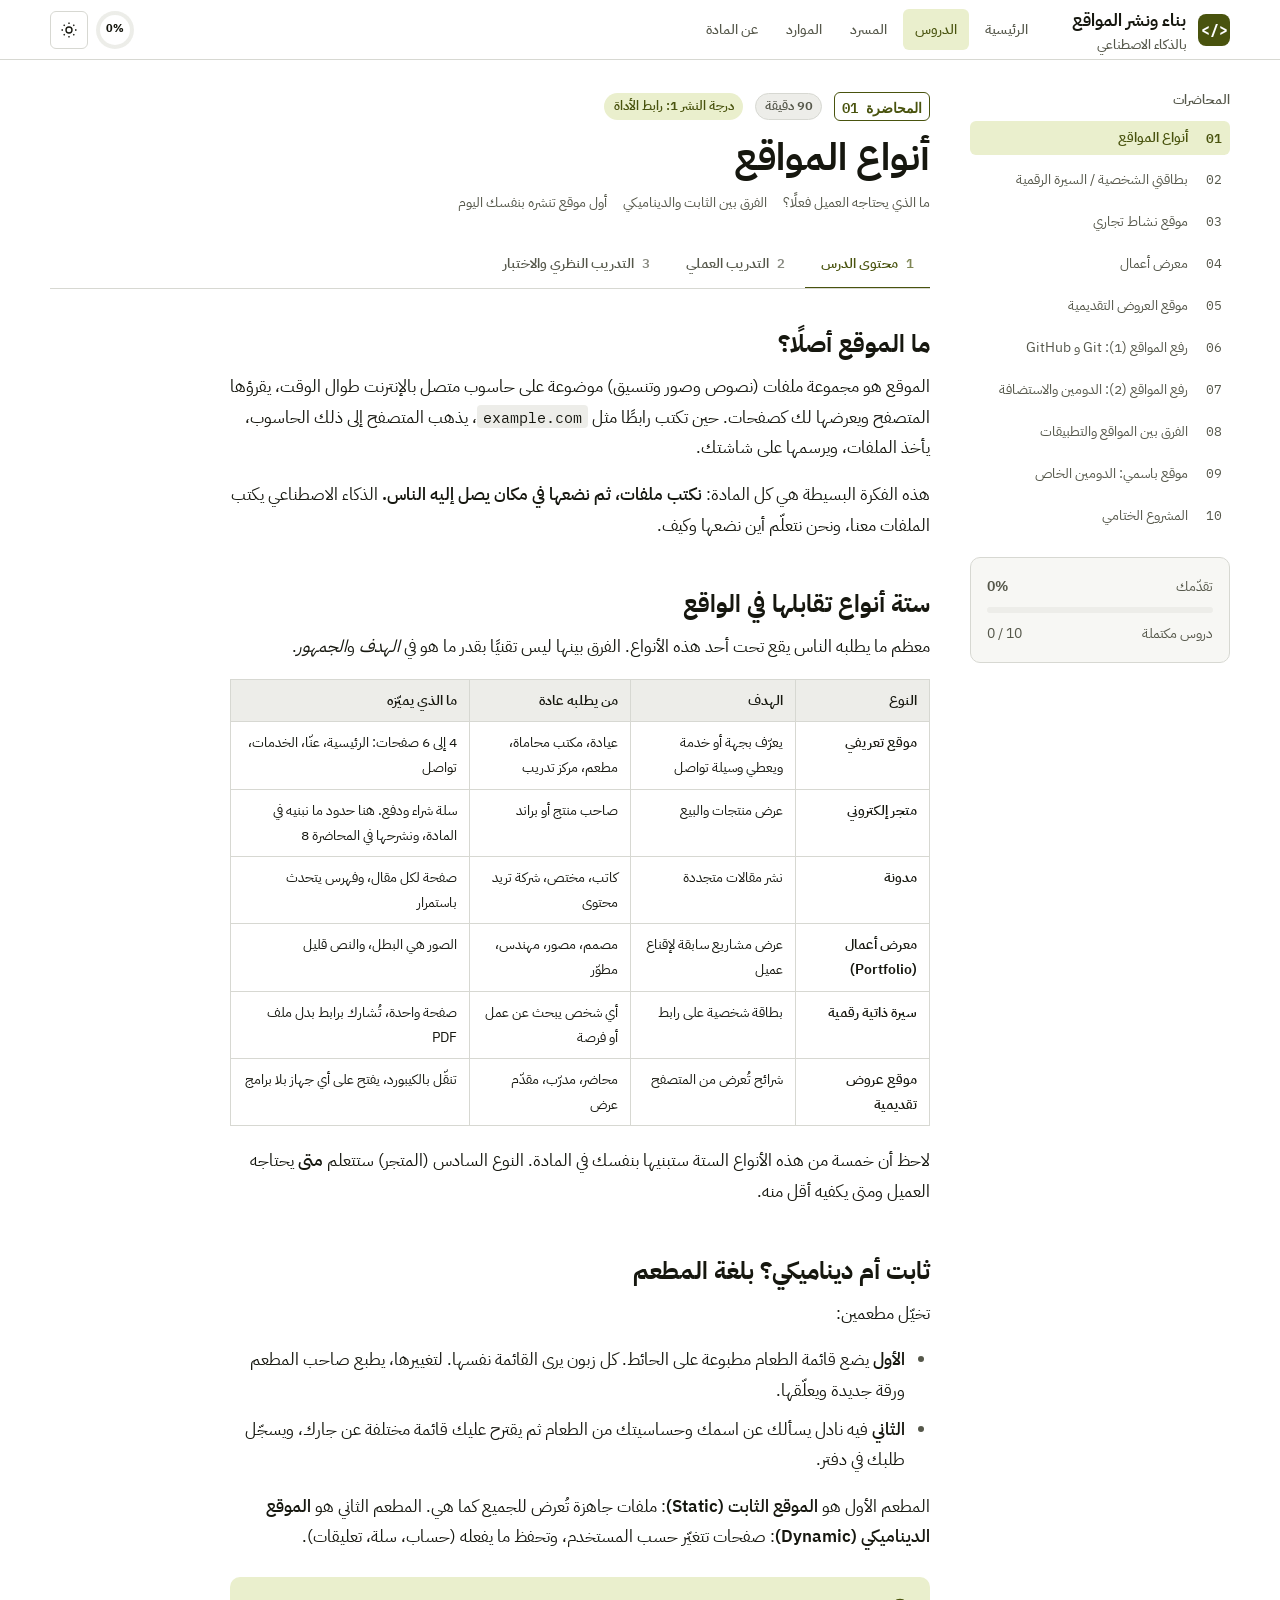
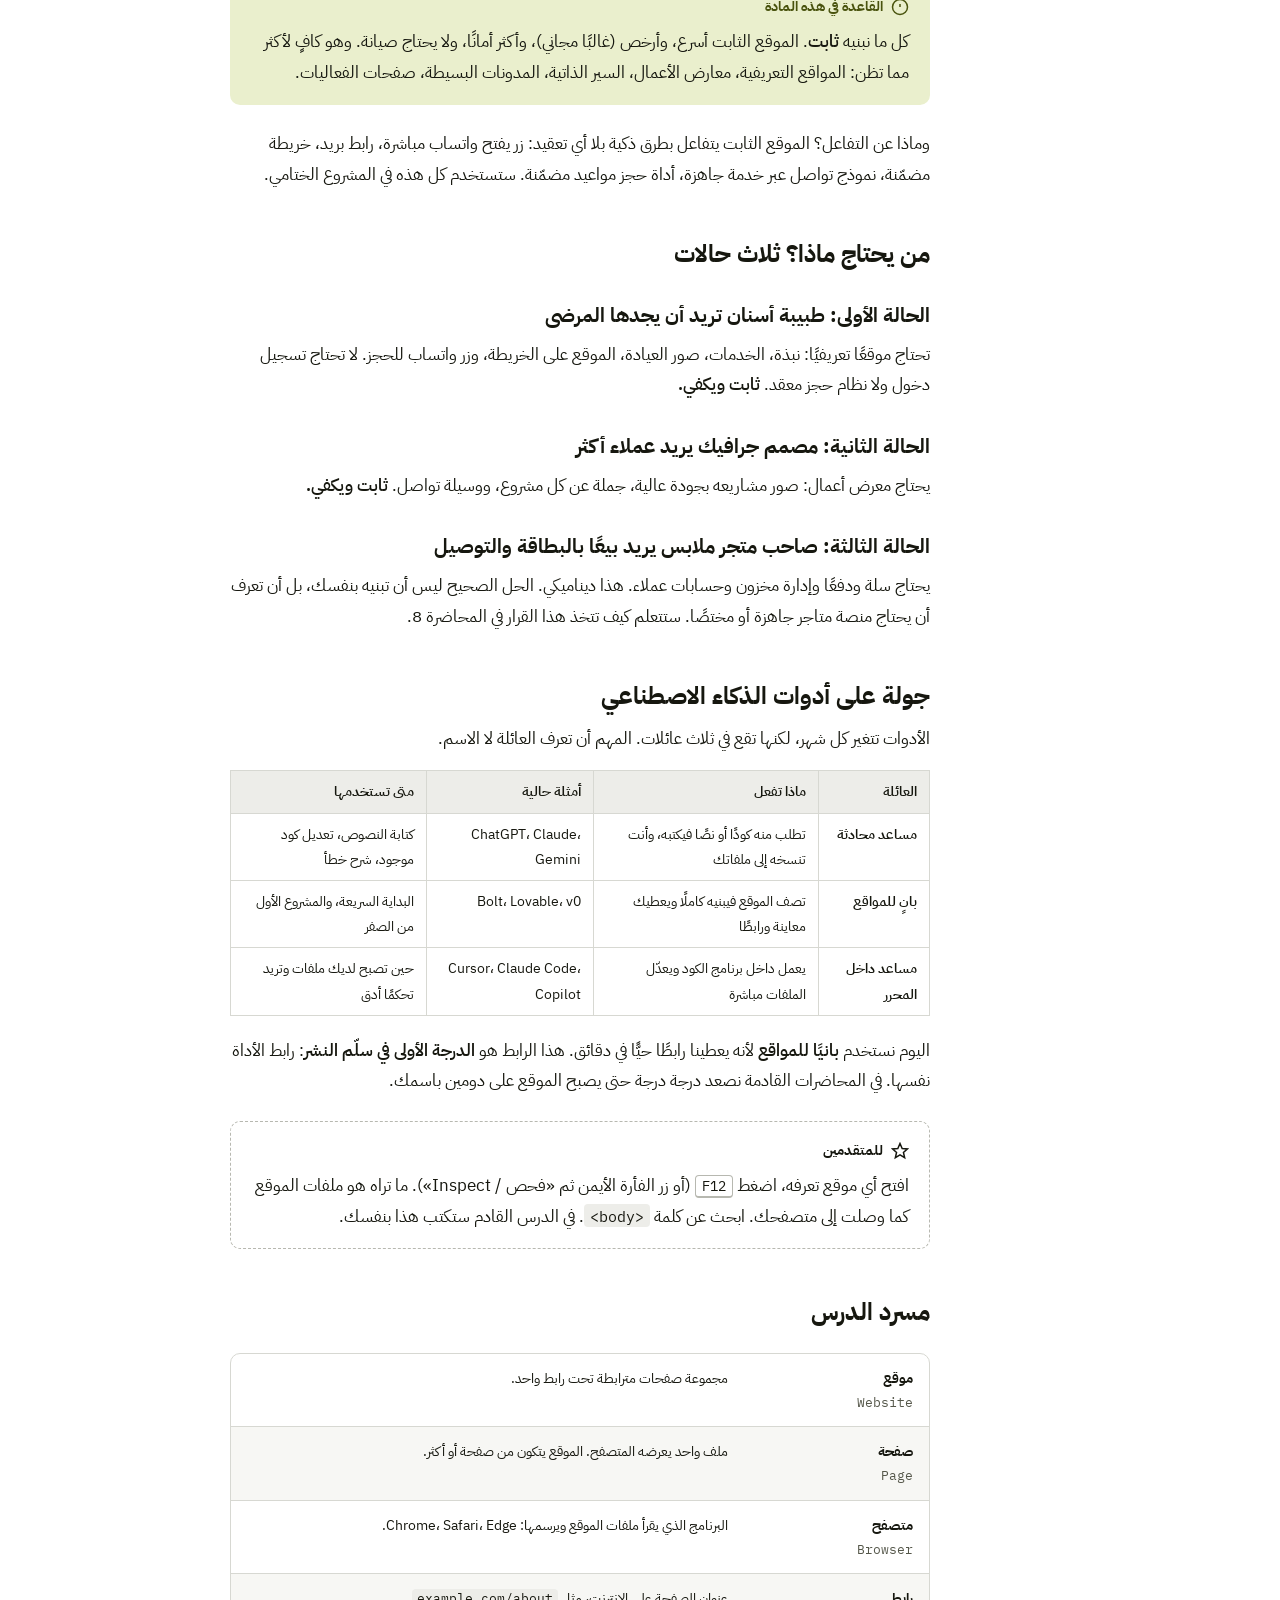
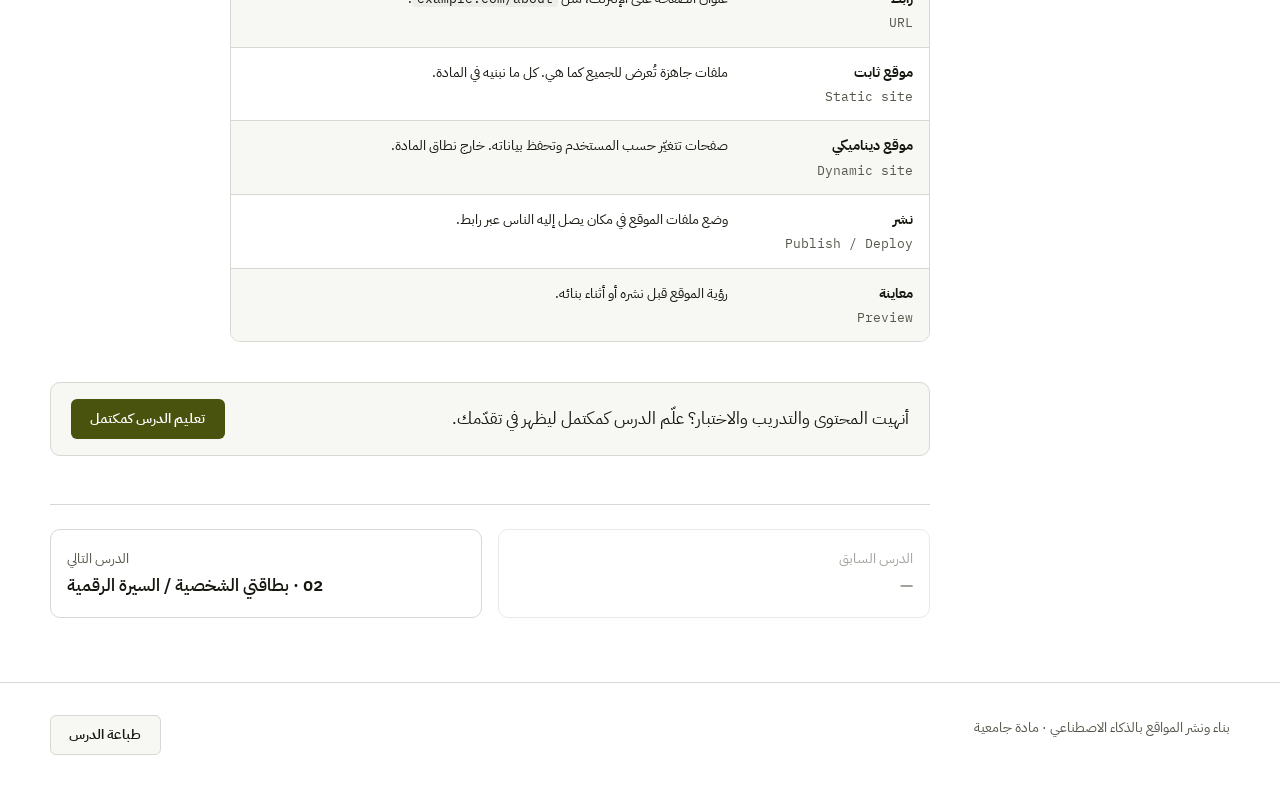
==== commit efe62b93: "فتح الدروس أسبوعيًا: درس كل اثنين قبل المحاضرة بيوم الدرس الأول يُفتح الاثنين 14 سبتمبر 2026 والمحاض" ====
--- a/lessons/lesson-01.html
+++ b/lessons/lesson-01.html
@@ -10,6 +10,7 @@
   <link rel="preconnect" href="https://fonts.gstatic.com" crossorigin>
   <link href="https://fonts.googleapis.com/css2?family=IBM+Plex+Sans+Arabic:wght@400;500;600;700&family=IBM+Plex+Mono:wght@400;600&display=swap" rel="stylesheet">
   <link rel="stylesheet" href="../assets/css/style.css">
+  <script>document.documentElement.classList.add('gate-pending');setTimeout(function(){document.documentElement.classList.remove('gate-pending')},3000);</script>
   <link rel="icon" href="data:image/svg+xml,%3Csvg xmlns='http://www.w3.org/2000/svg' viewBox='0 0 32 32'%3E%3Crect width='32' height='32' rx='7' fill='%234a5a1e'/%3E%3Ctext x='16' y='21' text-anchor='middle' font-family='monospace' font-size='14' font-weight='700' fill='white'%3E%3C/%3E%3C/text%3E%3C/svg%3E">
 </head>
 <body data-lesson="1">
@@ -262,8 +263,8 @@
     {
       scenario: "حالة عميل",
       q: "طبيبة أسنان تريد موقعًا يعرض خدماتها وعنوان العيادة وزر حجز عبر واتساب. أي نوع تقترح؟",
-      options: ["متجر إلكتروني", "موقع تعريفي ثابت", "مدونة", "تطبيق جوال"],
-      answer: 1,
+      options: ["موقع تعريفي ثابت", "مدونة", "تطبيق جوال", "متجر إلكتروني"],
+      answer: 0,
       explain: "الهدف التعريف وإعطاء وسيلة تواصل. لا سلة ولا حسابات، فالموقع التعريفي الثابت يكفي تمامًا."
     },
     {
@@ -283,15 +284,15 @@
     {
       scenario: "حالة عميل",
       q: "مصور يريد عرض أفضل 30 صورة من أعماله ليحصل على عملاء. أي نوع أنسب؟",
-      options: ["معرض أعمال (Portfolio)", "مدونة", "موقع عروض تقديمية", "متجر"],
-      answer: 0,
+      options: ["مدونة", "موقع عروض تقديمية", "متجر", "معرض أعمال (Portfolio)"],
+      answer: 3,
       explain: "معرض الأعمال مصمم لعرض المشاريع بصريًا وإقناع العميل. الصور هي البطل والنص قليل."
     },
     {
       scenario: "حدود المادة",
       q: "صاحب متجر ملابس يريد بيعًا بالبطاقة، وتوصيلًا، وحسابات للعملاء. ما الموقف الصحيح؟",
-      options: ["أبنيه موقعًا ثابتًا وأضيف زر واتساب", "أعده به وأتعلم لاحقًا كيف", "أوضح له أنه يحتاج منصة متاجر جاهزة أو مختصًا", "أرفض أي عمل معه"],
-      answer: 2,
+      options: ["أوضح له أنه يحتاج منصة متاجر جاهزة أو مختصًا", "أرفض أي عمل معه", "أبنيه موقعًا ثابتًا وأضيف زر واتساب", "أعده به وأتعلم لاحقًا كيف"],
+      answer: 0,
       explain: "الدفع والحسابات والمخزون تجعل الموقع ديناميكيًا، وهذا خارج ما نبنيه. معرفة الحدود ومصارحة العميل جزء من مهنيتك."
     },
     {
@@ -304,22 +305,22 @@
     {
       scenario: "أدوات الذكاء الاصطناعي",
       q: "تريد الحصول على موقع كامل برابط حي في دقائق دون أن تلمس الملفات. أي عائلة أدوات تختار؟",
-      options: ["مساعد محادثة مثل ChatGPT", "بانٍ للمواقع مثل Bolt أو Lovable", "مساعد داخل المحرر مثل Cursor", "برنامج تصميم صور"],
-      answer: 1,
+      options: ["برنامج تصميم صور", "مساعد محادثة مثل ChatGPT", "بانٍ للمواقع مثل Bolt أو Lovable", "مساعد داخل المحرر مثل Cursor"],
+      answer: 2,
       explain: "بانو المواقع يبنون الموقع كاملًا من وصف ويعطونك معاينة ورابطًا مباشرًا. مساعد المحادثة يعطيك كودًا لتنسخه، ومساعد المحرر يحتاج ملفات موجودة."
     },
     {
       scenario: "سلّم النشر",
       q: "حصلت على رابط للموقع ينتهي بنطاق الأداة التي بنيته بها. أين أنت على سلّم النشر؟",
-      options: ["الدرجة الأولى: رابط الأداة", "الدرجة الثالثة: GitHub Pages", "الدرجة الخامسة: Cloudflare", "لم تنشر بعد"],
-      answer: 0,
+      options: ["الدرجة الثالثة: GitHub Pages", "الدرجة الخامسة: Cloudflare", "لم تنشر بعد", "الدرجة الأولى: رابط الأداة"],
+      answer: 3,
       explain: "رابط الأداة نفسها هو أول درجة. سنصعد إلى Netlify Drop ثم GitHub Pages ثم استضافة ودومين ثم Cloudflare في المحاضرات القادمة."
     },
     {
       scenario: "تصنيف",
       q: "موقع الجامعة فيه صفحة «عن الجامعة» وصفحة «نتائج الطالب» بعد تسجيل الدخول. كيف تصفه؟",
-      options: ["ثابت بالكامل", "ديناميكي بالكامل", "يجمع أجزاء ثابتة وأخرى ديناميكية", "مدونة"],
-      answer: 2,
+      options: ["يجمع أجزاء ثابتة وأخرى ديناميكية", "مدونة", "ثابت بالكامل", "ديناميكي بالكامل"],
+      answer: 0,
       explain: "صفحة التعريف نفسها للجميع (ثابتة)، أما النتائج فتختلف لكل طالب وتحتاج تسجيل دخول (ديناميكية). كثير من المواقع الكبيرة خليط."
     },
     {
--- a/assets/css/style.css
+++ b/assets/css/style.css
@@ -27,7 +27,7 @@
   --success-soft: oklch(0.94 0.05 150);
   --error: oklch(0.5 0.17 25);
   --error-soft: oklch(0.95 0.04 25);
-  --warning: oklch(0.55 0.13 80);
+  --warning: oklch(0.47 0.12 68);
   --warning-soft: oklch(0.96 0.06 85);
 
   --font: "IBM Plex Sans Arabic", -apple-system, "SF Pro Arabic", "SF Pro Text", system-ui, "Segoe UI", sans-serif;
@@ -491,6 +491,58 @@
 .complete-bar p { margin: 0; }
 .complete-bar.is-done { background: var(--success-soft); border-color: transparent; }
 .complete-bar.is-done p { color: var(--success); font-weight: 600; }
+
+/* ---------- 8.5 الدروس المحجوبة ---------- */
+/* إخفاء مؤقت حتى يقرّر app.js: هل الدرس مفتوح؟ مع مؤقّت أمان في الصفحة نفسها */
+.gate-pending .lesson-layout { visibility: hidden; }
+
+.badge-locked { background: var(--surface-2); color: var(--muted); border-color: var(--border); }
+.badge-locked svg { width: 11px; height: 11px; }
+
+.lesson-row.is-locked { cursor: not-allowed; }
+.lesson-row.is-locked:hover { background: none; }
+.lesson-row.is-locked .num,
+.lesson-row.is-locked .title,
+.lesson-row.is-locked .desc { color: var(--muted); }
+.lesson-row.is-locked .arrow { opacity: 0.25; }
+.lesson-row.is-locked:hover .arrow { transform: none; }
+
+/* عنصر القائمة الجانبية المحجوب: span لا رابط، فلا يُنقر ولا يُركّز عليه */
+.side-list .is-locked {
+  display: grid; grid-template-columns: 1.6rem 1fr auto; align-items: center; gap: var(--s-2);
+  padding: 0.45rem var(--s-2); border-radius: var(--r-sm);
+  color: var(--muted); opacity: 0.6; font-size: var(--t-sm); line-height: 1.4; cursor: not-allowed;
+}
+.side-list .lock { width: 13px; height: 13px; color: var(--muted); flex: none; }
+
+.lesson-layout.is-gated { grid-template-columns: minmax(0, 1fr); }
+
+.locked-screen {
+  grid-column: 1 / -1;
+  max-width: 46ch; margin: var(--s-16) auto; text-align: center;
+  background: var(--surface); border: 1px solid var(--border); border-radius: var(--r-md);
+  padding: var(--s-10) var(--s-6);
+}
+.locked-screen .locked-icon { width: 44px; height: 44px; color: var(--muted); margin: 0 auto var(--s-4); }
+.locked-screen h1 { font-size: var(--t-lg); margin-bottom: var(--s-1); }
+.locked-screen .locked-title { color: var(--primary); font-weight: 600; margin-bottom: var(--s-4); }
+.locked-screen p { color: var(--muted); }
+.locked-screen strong { color: var(--ink); }
+.locked-actions { display: flex; gap: var(--s-3); justify-content: center; flex-wrap: wrap; margin-top: var(--s-6); }
+
+.next-unlock {
+  display: flex; align-items: center; gap: var(--s-2); flex-wrap: wrap;
+  background: var(--surface); border: 1px solid var(--border); border-radius: var(--r-md);
+  padding: var(--s-3) var(--s-4); margin-bottom: var(--s-5);
+  font-size: var(--t-sm); color: var(--muted);
+}
+.next-unlock strong { color: var(--ink); }
+.next-unlock[hidden] { display: none; }
+
+.lesson-nav a[aria-disabled="true"] { opacity: 0.55; }
+.lesson-nav a[aria-disabled="true"] strong { color: var(--muted); }
+
+#schedule-table tr.is-locked td { color: var(--muted); }
 
 /* ---------- 9. الاختبار ---------- */
 .quiz { max-width: var(--measure); }
